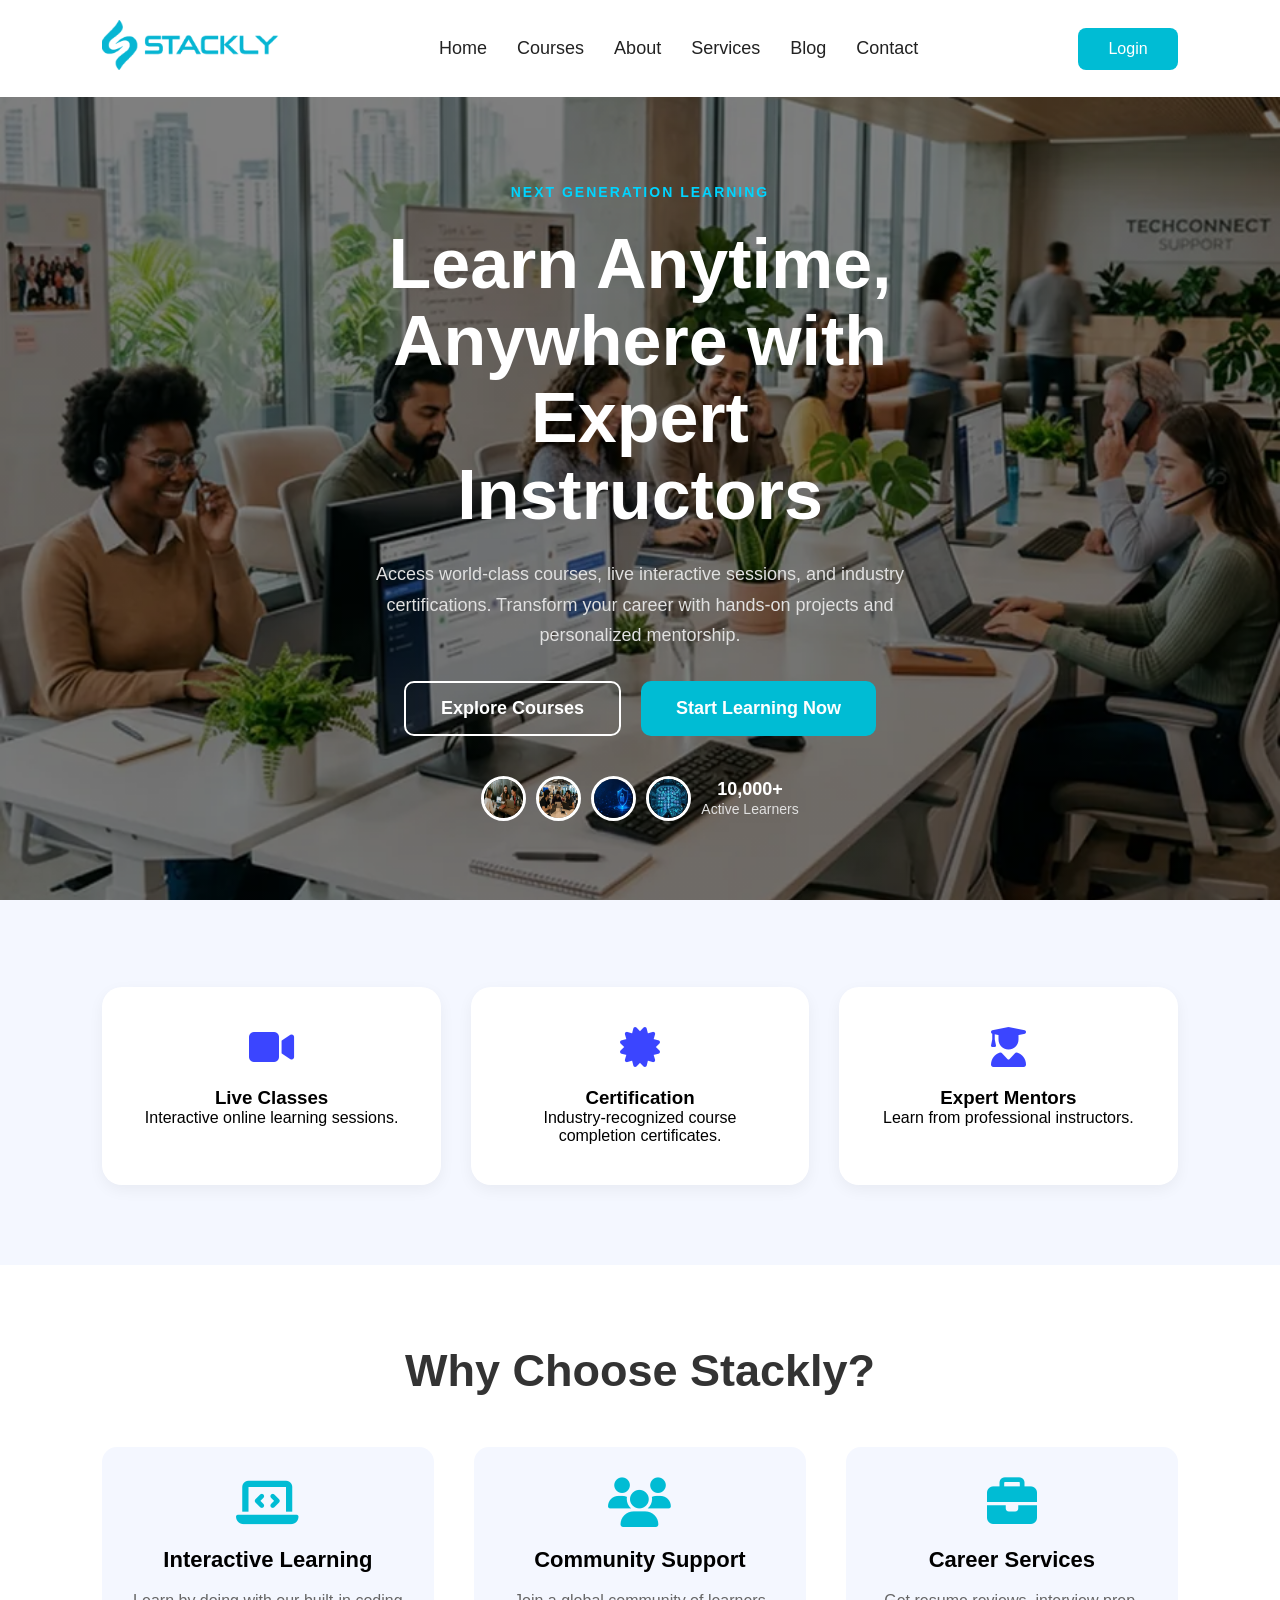
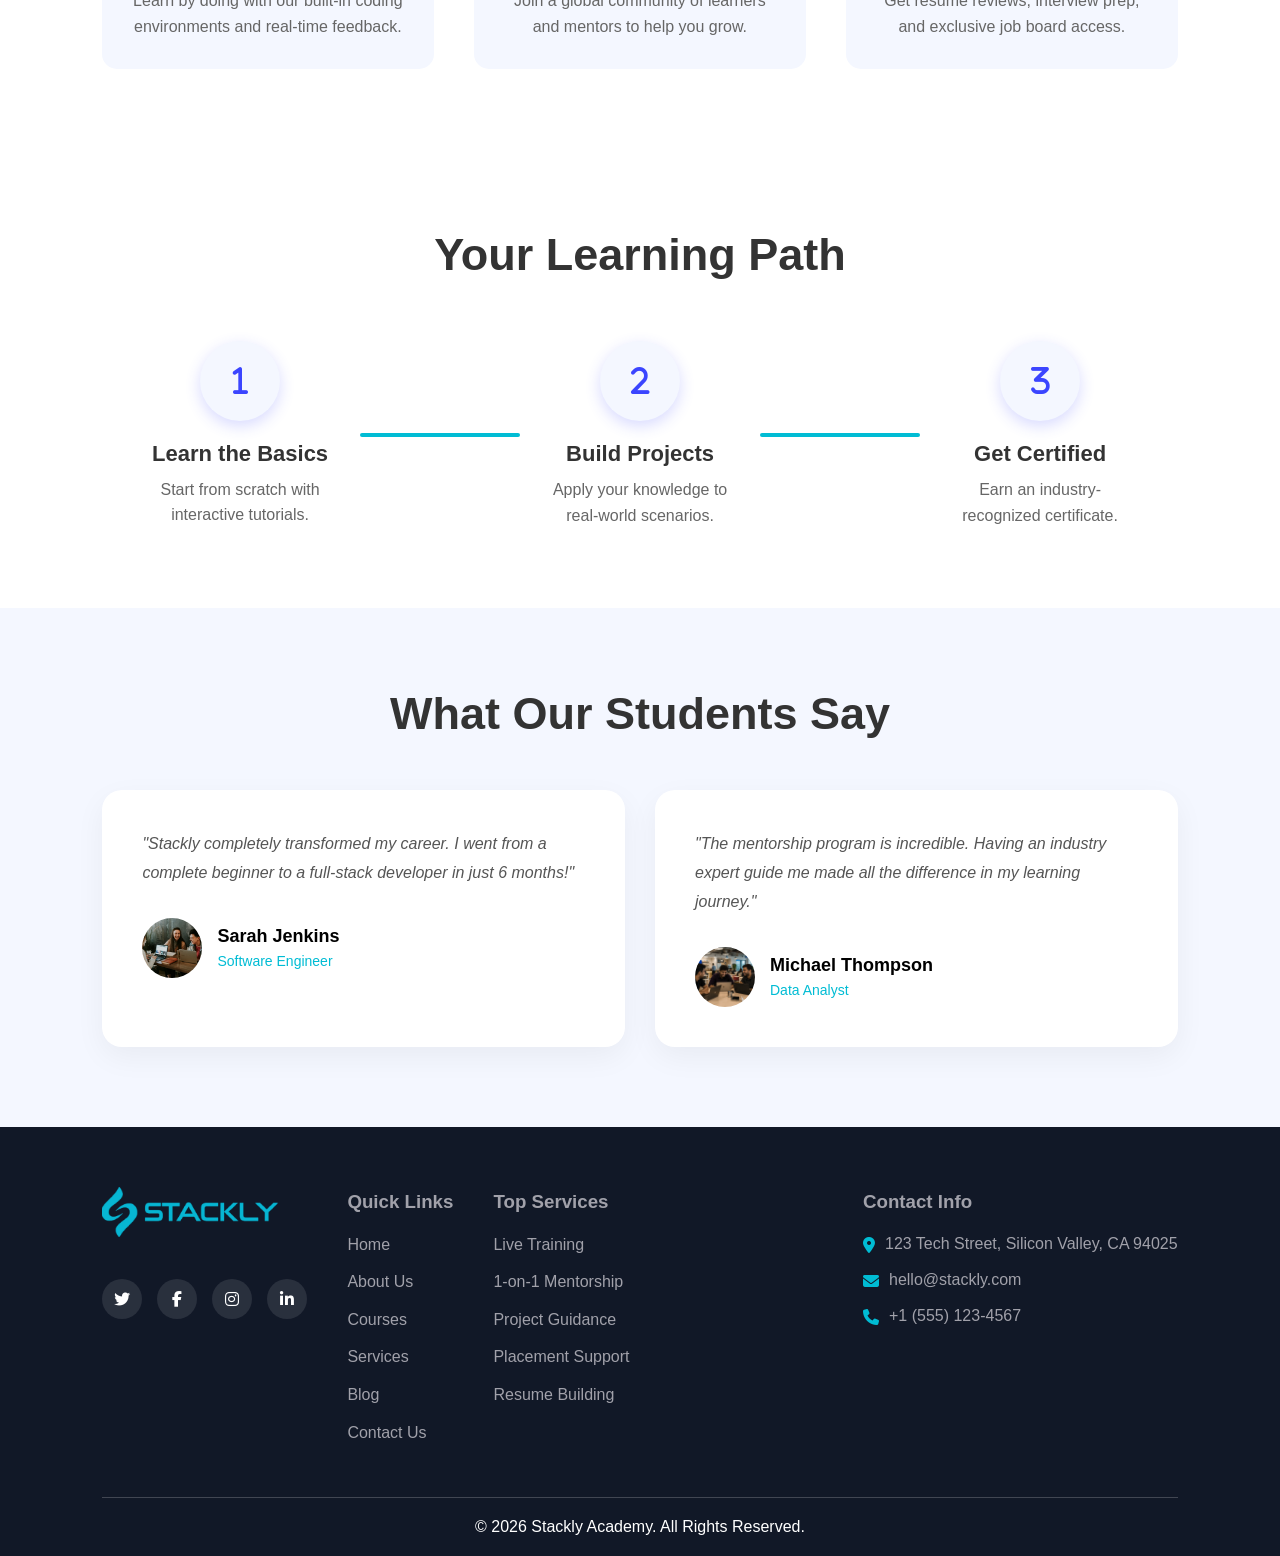
==== index.html @ 85b26051 "Add files via upload" ====
<!DOCTYPE html>
<html lang="en">
<head>
  <meta charset="UTF-8" />
  <meta name="viewport" content="width=device-width, initial-scale=1.0"/>
  <title>Stackly Academy</title>

  <link rel="stylesheet" href="navbar.css">
  <link rel="stylesheet" href="footer.css">
  <link rel="stylesheet" href="index.css">

  <link rel="stylesheet"
    href="https://cdnjs.cloudflare.com/ajax/libs/font-awesome/6.5.1/css/all.min.css"/>
  <link href="https://unpkg.com/aos@2.3.1/dist/aos.css" rel="stylesheet">
</head>
<body>

  <!-- Navbar -->
  <div id="navbar"></div>

  <!-- Hero -->
  <section class="hero">
    <div class="hero-content" data-aos="fade-up" data-aos-duration="1000">
      <span class="tag">NEXT GENERATION LEARNING</span>

      <h1 data-aos="fade-up" data-aos-delay="200">Learn Anytime, <br> Anywhere with Expert Instructors</h1>

      <p data-aos="fade-up" data-aos-delay="400">
        Access world-class courses, live interactive sessions, and industry certifications.
        Transform your career with hands-on projects and personalized mentorship.
      </p>

      <div class="hero-buttons" data-aos="fade-up" data-aos-delay="600">
        <button class="btn-outline">Explore Courses</button>
        <button class="btn-primary">Start Learning Now</button>
      </div>

      <div class="students" data-aos="zoom-in" data-aos-delay="800">
        <img src="assets/k1.webp" alt="Student 1">
        <img src="assets/k3.webp" alt="Student 2">
        <img src="assets/cybero1.webp" alt="Student 3">
        <img src="assets/digitalcustody.webp" alt="Student 4">

        <div>
          <h3>10,000+</h3>
          <span>Active Learners</span>
        </div>
      </div>
    </div>
  </section>

  <!-- Features -->
  <section class="features">
    <div class="feature-box" data-aos="fade-up" data-aos-delay="100">
      <i class="fa-solid fa-video"></i>
      <h3>Live Classes</h3>
      <p>Interactive online learning sessions.</p>
    </div>

    <div class="feature-box" data-aos="fade-up" data-aos-delay="300">
      <i class="fa-solid fa-certificate"></i>
      <h3>Certification</h3>
      <p>Industry-recognized course completion certificates.</p>
    </div>

    <div class="feature-box" data-aos="fade-up" data-aos-delay="500">
      <i class="fa-solid fa-user-graduate"></i>
      <h3>Expert Mentors</h3>
      <p>Learn from professional instructors.</p>
    </div>
  </section>

  <!-- Why Choose Us -->
  <section class="why-choose-us">
    <h2 data-aos="fade-up">Why Choose Stackly?</h2>
    <div class="choose-grid">
      <div class="choose-item" data-aos="flip-left" data-aos-delay="200">
        <i class="fa-solid fa-laptop-code"></i>
        <h4>Interactive Learning</h4>
        <p>Learn by doing with our built-in coding environments and real-time feedback.</p>
      </div>
      <div class="choose-item" data-aos="flip-left" data-aos-delay="400">
        <i class="fa-solid fa-users"></i>
        <h4>Community Support</h4>
        <p>Join a global community of learners and mentors to help you grow.</p>
      </div>
      <div class="choose-item" data-aos="flip-left" data-aos-delay="600">
        <i class="fa-solid fa-briefcase"></i>
        <h4>Career Services</h4>
        <p>Get resume reviews, interview prep, and exclusive job board access.</p>
      </div>
    </div>
  </section>

  <!-- Learning Path -->
  <section class="learning-path">
    <h2 data-aos="fade-up">Your Learning Path</h2>
    <div class="path-container">
      <div class="path-step" data-aos="fade-right" data-aos-delay="100">
        <div class="path-icon"><i class="fa-solid fa-1"></i></div>
        <h4>Learn the Basics</h4>
        <p>Start from scratch with interactive tutorials.</p>
      </div>
      <div class="path-line" data-aos="zoom-in" data-aos-delay="200"></div>
      <div class="path-step" data-aos="fade-right" data-aos-delay="300">
        <div class="path-icon"><i class="fa-solid fa-2"></i></div>
        <h4>Build Projects</h4>
        <p>Apply your knowledge to real-world scenarios.</p>
      </div>
      <div class="path-line" data-aos="zoom-in" data-aos-delay="400"></div>
      <div class="path-step" data-aos="fade-right" data-aos-delay="500">
        <div class="path-icon"><i class="fa-solid fa-3"></i></div>
        <h4>Get Certified</h4>
        <p>Earn an industry-recognized certificate.</p>
      </div>
    </div>
  </section>

  <!-- Testimonials -->
  <section class="testimonials">
    <h2 data-aos="fade-up">What Our Students Say</h2>
    <div class="testimonial-container">
      <div class="testimonial-card" data-aos="zoom-in-up" data-aos-delay="200">
        <p>"Stackly completely transformed my career. I went from a complete beginner to a full-stack developer in just 6 months!"</p>
        <div class="user-info">
          <img src="assets/k1.webp" alt="Sarah">
          <div>
            <h4>Sarah Jenkins</h4>
            <span>Software Engineer</span>
          </div>
        </div>
      </div>
      <div class="testimonial-card" data-aos="zoom-in-up" data-aos-delay="400">
        <p>"The mentorship program is incredible. Having an industry expert guide me made all the difference in my learning journey."</p>
        <div class="user-info">
          <img src="assets/k3.webp" alt="Michael">
          <div>
            <h4>Michael Thompson</h4>
            <span>Data Analyst</span>
          </div>
        </div>
      </div>
    </div>
  </section>
  <!-- Footer -->
  <div id="footer"></div>

  <script>
    fetch("navbar.html")
      .then(res => res.text())
      .then(data => {
        document.getElementById("navbar").innerHTML = data;
      });

    fetch("footer.html")
      .then(res => res.text())
      .then(data => {
        document.getElementById("footer").innerHTML = data;
      });
  </script>

  <script src="https://unpkg.com/aos@2.3.1/dist/aos.js"></script>
  <script>
    AOS.init({
      once: true,
      offset: 100,
    });
  </script>
</body>
</html>
---- navbar.css ----
*{
  margin:0;
  padding:0;
  box-sizing:border-box;
  font-family:Arial;
}

.navbar{
  width:100%;
  padding:20px 8%;
  display:flex;
  justify-content:space-between;
  align-items:center;
  background:white;
}

.logo{
  font-size:30px;
  font-weight:bold;
  color:#00BCD4;
}

.logo-img{
  height:50px;
  width:auto;
  object-fit:contain;
}

.nav-links{
  display:flex;
  gap:30px;
  list-style:none;
}

.nav-links a{
  text-decoration:none;
  color:#222;
  font-size:18px;
  transition:0.3s;
}

.nav-links a:hover{
  color:#00BCD4;
}

.login-btn{
  background:#00BCD4;
  color:white;
  padding:12px 30px;
  border-radius:8px;
  text-decoration:none;
}
---- footer.css ----
.footer{
  background:#111827;
  color:white;
  padding:60px 8% 20px;
}

.footer-content{
  display:flex;
  justify-content:space-between;
  align-items:flex-start;
  gap:40px;
  flex-wrap:wrap;
}

.footer-col {
  color: #a1a1aa;
  line-height: 1.6;
}

.footer-col:last-child{
  margin-left:auto;
}

.footer-col p {
  color: #a1a1aa;
  line-height: 1.6;
  margin-bottom: 20px;
}

.footer h2,
.footer h3{
  margin-bottom:15px;
}

.footer-logo{
  height:50px;
  width:auto;
  object-fit:contain;
  margin-bottom:15px;
}

.footer ul{
  list-style:none;
  padding: 0;
}

.footer ul li{
  margin-bottom:12px;
}

.footer ul li a {
  color: #a1a1aa;
  text-decoration: none;
  transition: all 0.3s ease;
  display: inline-block;
}

.footer ul li a:hover {
  color: #00BCD4;
  transform: translateX(5px);
}

.contact-info-list li {
  display: flex;
  align-items: flex-start;
  gap: 10px;
  color: #a1a1aa;
  line-height: 1.5;
}

.contact-info-list li i {
  color: #00BCD4;
  margin-top: 5px;
}

.footer-socials {
  display: flex;
  gap: 15px;
}

.footer-socials a {
  display: flex;
  align-items: center;
  justify-content: center;
  width: 40px;
  height: 40px;
  background: rgba(255,255,255,0.1);
  color: white;
  border-radius: 50%;
  text-decoration: none;
  transition: all 0.3s ease;
}

.footer-socials a:hover {
  background: #00BCD4;
  transform: translateY(-5px);
}

.copyright{
  text-align:center;
  margin-top:40px;
  border-top:1px solid rgba(255,255,255,0.2);
  padding-top:20px;
}
---- index.css ----
body{
  background:#f4f7ff;
}

.hero{
  min-height:90vh;
  background: linear-gradient(rgba(0,0,0,0.5), rgba(0,0,0,0.5)), url('assets/contact_hero.webp');
  background-size:cover;
  background-position:center;
  background-attachment:fixed;
  display:flex;
  justify-content:center;
  align-items:center;
  padding:50px 8%;
  position:relative;
}

.hero-content{
  flex:1;
  text-align:center;
  color:white;
  z-index:2;
  max-width:600px;
}

.tag{
  color:#00d4ff;
  font-weight:bold;
  letter-spacing:2px;
  font-size:14px;
}

.hero-content h1{
  font-size:70px;
  margin:25px 0;
  line-height:1.1;
  color:white;
}

.hero-content p{
  font-size:18px;
  color:#e0e0e0;
  line-height:1.7;
}

.hero-buttons{
  margin-top:30px;
  display:flex;
  gap:20px;
  justify-content:center;
}

.btn-primary,
.btn-outline{
  padding:15px 35px;
  border-radius:10px;
  border:none;
  cursor:pointer;
  font-size:18px;
  font-weight:bold;
  transition:all 0.3s ease;
}

.btn-primary{
  background:#00BCD4;
  color:white;
}

.btn-primary:hover{
  background:#0097A7;
  transform:translateY(-5px);
  box-shadow: 0 10px 20px rgba(0, 188, 212, 0.4);
}

.btn-outline{
  border:2px solid white;
  background:transparent;
  color:white;
}

.btn-outline:hover{
  background:white;
  color:#00BCD4;
}

.students{
  display:flex;
  align-items:center;
  gap:10px;
  margin-top:40px;
  justify-content:center;
}

.students img{
  width:45px;
  height:45px;
  border-radius:50%;
  border:3px solid white;
}

.students div{
  color:white;
}

.students h3{
  margin:0;
  font-size:18px;
}

.students span{
  font-size:14px;
  color:#e0e0e0;
}

.hero-image{
  display:none;
}

.mentor{
  top:20%;
  left:-40px;
}

.classes{
  bottom:10%;
  left:-20px;
}

.features{
  padding:80px 8%;
  display:grid;
  grid-template-columns:repeat(auto-fit,minmax(250px,1fr));
  gap:30px;
}

.feature-box{
  background:white;
  padding:40px;
  border-radius:20px;
  text-align:center;
  transition: all 0.3s ease;
  box-shadow: 0 5px 15px rgba(0,0,0,0.05);
}

.feature-box:hover {
  transform: translateY(-10px);
  box-shadow: 0 15px 30px rgba(0,0,0,0.1);
}

.feature-box i{
  font-size:40px;
  color:#3b45ff;
  margin-bottom:20px;
}

/* Why Choose Us Section */
.why-choose-us {
  padding: 80px 8%;
  background: white;
  text-align: center;
}

.why-choose-us h2 {
  font-size: 45px;
  margin-bottom: 50px;
  color: #333;
}

.choose-grid {
  display: grid;
  grid-template-columns: repeat(auto-fit, minmax(280px, 1fr));
  gap: 40px;
}

.choose-item {
  padding: 30px;
  background: #f4f7ff;
  border-radius: 15px;
  transition: transform 0.3s;
}

.choose-item:hover {
  transform: translateY(-10px);
  box-shadow: 0 15px 30px rgba(0,0,0,0.1);
}

.choose-item i {
  font-size: 50px;
  color: #00BCD4;
  margin-bottom: 20px;
}

.choose-item h4 {
  font-size: 22px;
  margin-bottom: 15px;
}

.choose-item p {
  color: #666;
  line-height: 1.6;
}

/* Testimonials Section */
.testimonials {
  padding: 80px 8%;
  background: #f4f7ff;
  text-align: center;
}

.testimonials h2 {
  font-size: 45px;
  margin-bottom: 50px;
  color: #333;
}

.testimonial-container {
  display: grid;
  grid-template-columns: repeat(auto-fit, minmax(300px, 1fr));
  gap: 30px;
  justify-content: center;
}

.testimonial-card {
  background: white;
  padding: 40px;
  border-radius: 20px;
  text-align: left;
  box-shadow: 0 10px 30px rgba(0,0,0,0.05);
}

.testimonial-card p {
  font-style: italic;
  color: #555;
  line-height: 1.8;
  margin-bottom: 30px;
}

.user-info {
  display: flex;
  align-items: center;
  gap: 15px;
}

.user-info img {
  width: 60px;
  height: 60px;
  border-radius: 50%;
  object-fit: cover;
}

.user-info h4 {
  margin: 0 0 5px 0;
  font-size: 18px;
}

.user-info span {
  color: #00BCD4;
  font-size: 14px;
}

/* Learning Path Section */
.learning-path {
  padding: 80px 8%;
  background: white;
  text-align: center;
}

.learning-path h2 {
  font-size: 45px;
  margin-bottom: 60px;
  color: #333;
}

.path-container {
  display: flex;
  align-items: center;
  justify-content: space-between;
  max-width: 1000px;
  margin: 0 auto;
  flex-wrap: wrap;
  gap: 20px;
}

.path-step {
  flex: 1;
  min-width: 200px;
  text-align: center;
}

.path-icon {
  width: 80px;
  height: 80px;
  background: #f4f7ff;
  border-radius: 50%;
  display: flex;
  justify-content: center;
  align-items: center;
  margin: 0 auto 20px;
  font-size: 30px;
  color: #3b45ff;
  transition: all 0.3s ease;
  box-shadow: 0 5px 15px rgba(59, 69, 255, 0.2);
}

.path-step:hover .path-icon {
  transform: scale(1.1) rotate(10deg);
  background: #3b45ff;
  color: white;
}

.path-step h4 {
  font-size: 22px;
  margin-bottom: 10px;
  color: #333;
}

.path-step p {
  color: #666;
  font-size: 16px;
  line-height: 1.6;
}

.path-line {
  height: 4px;
  flex: 1;
  background: #00BCD4;
  min-width: 50px;
  border-radius: 2px;
}

@media (max-width: 768px) {
  .path-container {
    flex-direction: column;
  }
  .path-line {
    width: 4px;
    height: 50px;
    min-height: 50px;
  }
}
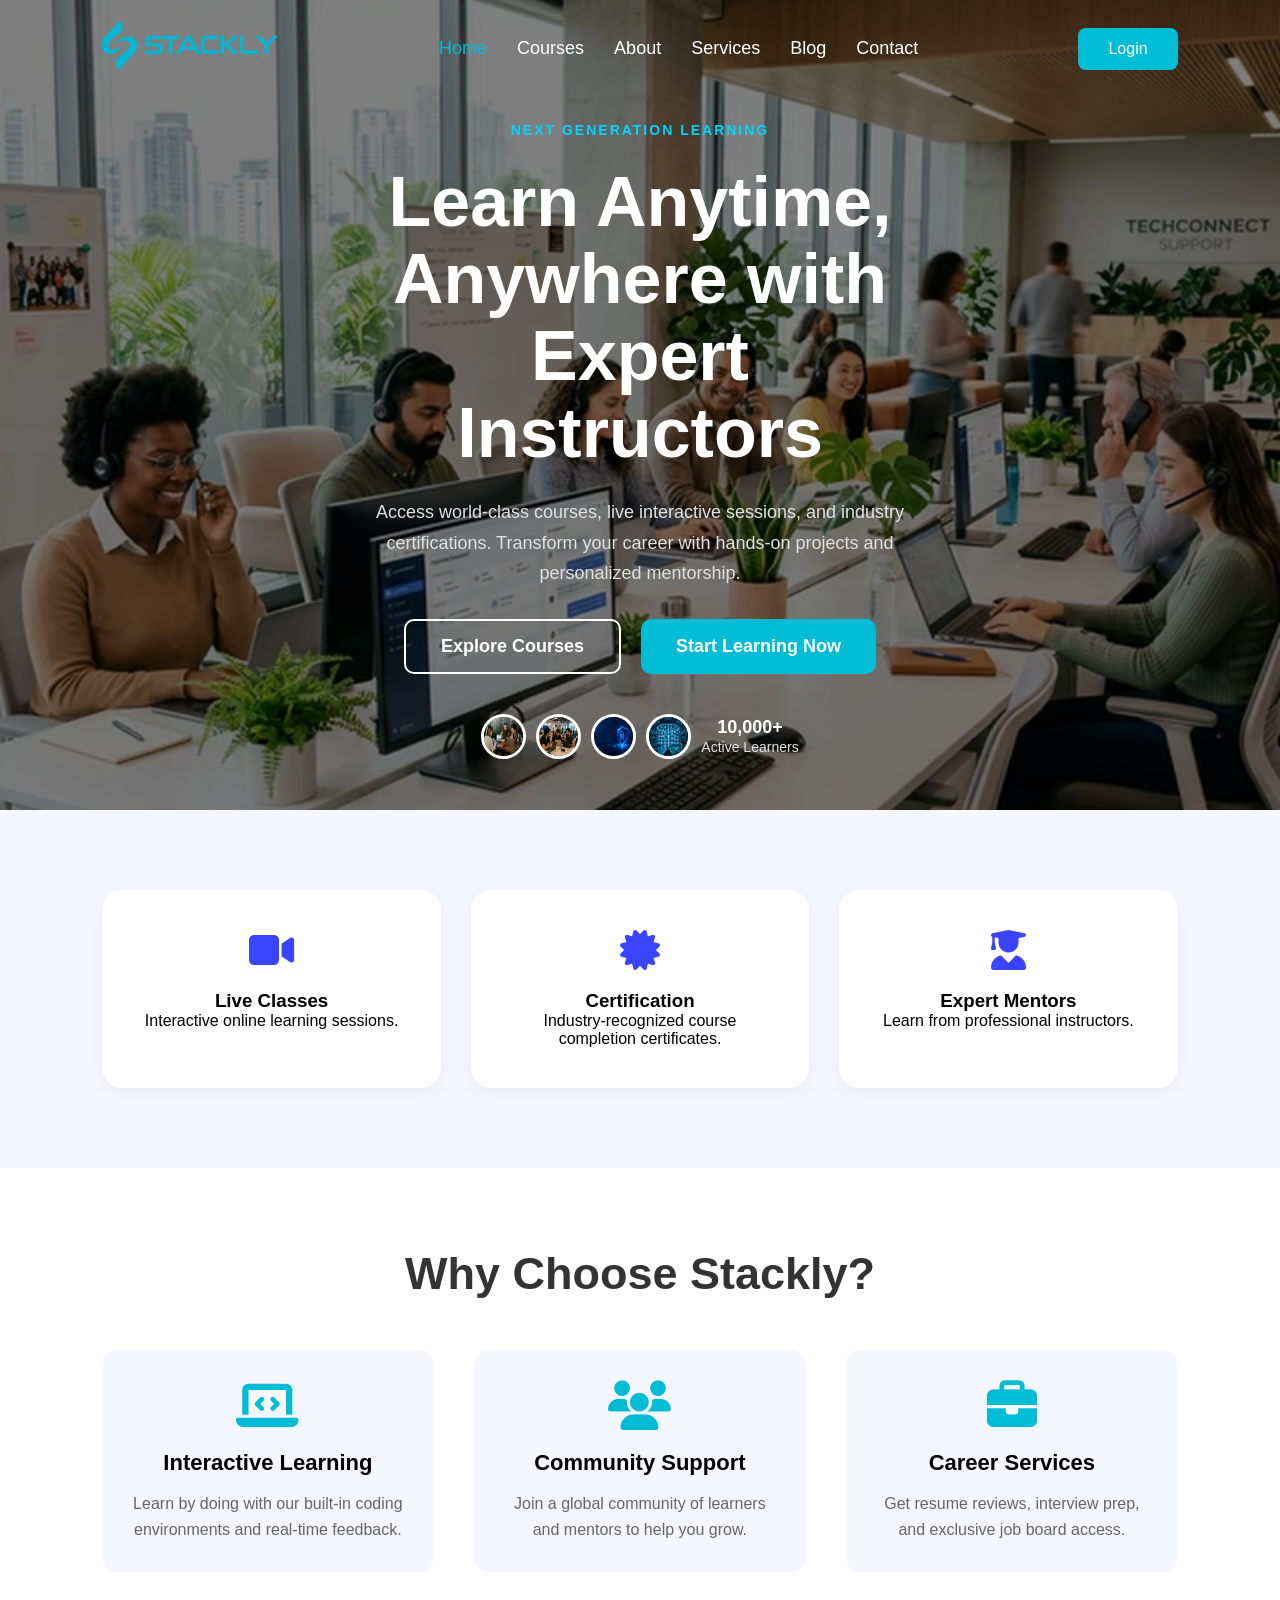
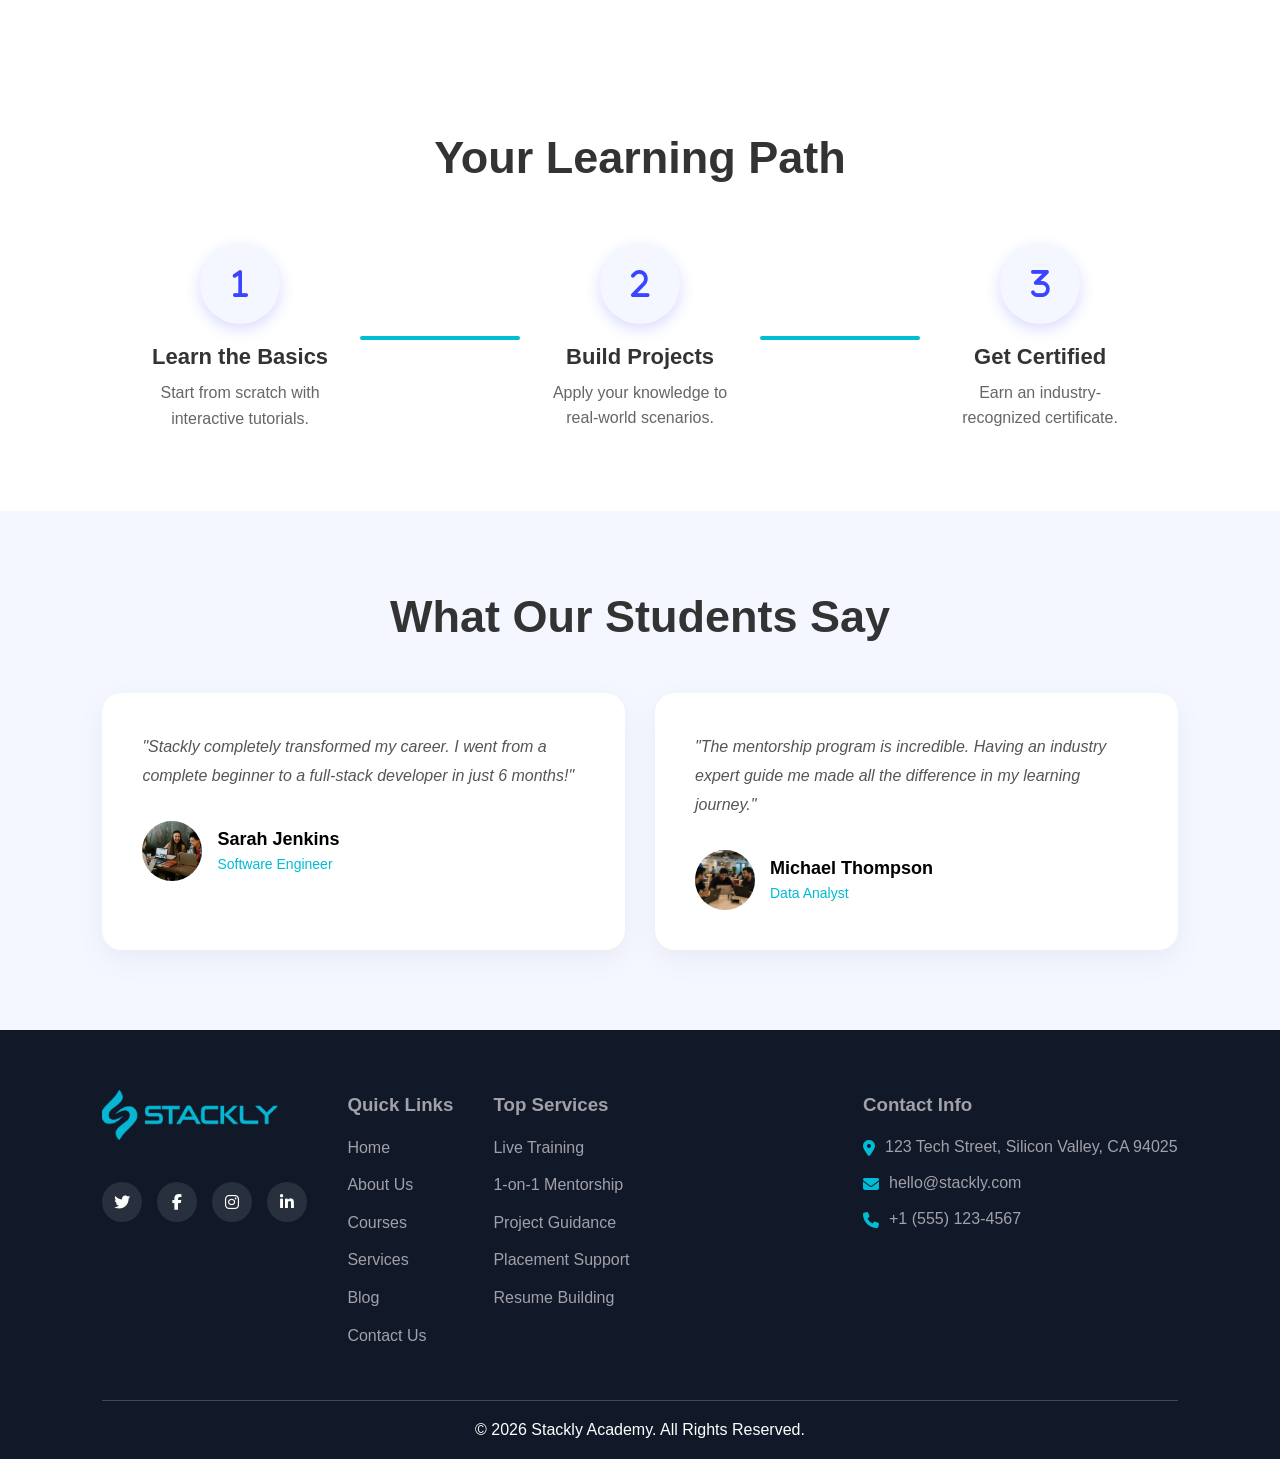
==== commit 489776fc: "Add files via upload" ====
--- a/index.html
+++ b/index.html
@@ -150,6 +150,25 @@
       .then(res => res.text())
       .then(data => {
         document.getElementById("navbar").innerHTML = data;
+        const currentPath = window.location.pathname.split("/").pop() || "index.html";
+        document.querySelectorAll(".nav-links a").forEach(link => {
+          if (link.getAttribute("href") === currentPath) {
+            link.classList.add("active");
+          }
+        });
+        const menuIcon = document.querySelector(".menu-icon");
+        const navLinks = document.querySelector(".nav-links");
+        if (menuIcon && navLinks) {
+          menuIcon.addEventListener("click", () => {
+            navLinks.classList.toggle("active-menu");
+          });
+        }
+        const closeIcon = document.querySelector(".close-icon");
+        if (closeIcon && navLinks) {
+          closeIcon.addEventListener("click", () => {
+            navLinks.classList.remove("active-menu");
+          });
+        }
       });
 
     fetch("footer.html")
--- a/navbar.css
+++ b/navbar.css
@@ -11,7 +11,11 @@
   display:flex;
   justify-content:space-between;
   align-items:center;
-  background:white;
+  background:transparent;
+  position:absolute;
+  top:0;
+  left:0;
+  z-index:100;
 }
 
 .logo{
@@ -34,12 +38,13 @@
 
 .nav-links a{
   text-decoration:none;
-  color:#222;
+  color:white;
   font-size:18px;
   transition:0.3s;
 }
 
-.nav-links a:hover{
+.nav-links a:hover,
+.nav-links a.active{
   color:#00BCD4;
 }
 
@@ -49,4 +54,83 @@
   padding:12px 30px;
   border-radius:8px;
   text-decoration:none;
+}
+
+.menu-icon {
+  display: none;
+  font-size: 28px;
+  color: white;
+  cursor: pointer;
+}
+
+.mobile-only {
+  display: none;
+}
+
+.mobile-login-btn {
+  background: #00BCD4;
+  color: white;
+  padding: 12px 30px;
+  border-radius: 8px;
+  text-decoration: none;
+  transition: all 0.3s ease;
+  display: inline-block;
+}
+
+.mobile-login-btn:hover {
+  background: #0097A7;
+  transform: translateY(-3px);
+  box-shadow: 0 5px 15px rgba(0, 188, 212, 0.4);
+}
+
+@media (max-width: 768px) {
+  .menu-icon {
+    display: block;
+  }
+  
+  .mobile-only {
+    display: block;
+    margin-top: 10px;
+  }
+  
+  .nav-links {
+    position: fixed;
+    top: 0;
+    left: 0;
+    width: 100%;
+    height: 100vh;
+    background: #000;
+    flex-direction: column;
+    align-items: center;
+    justify-content: center;
+    padding: 0;
+    gap: 30px;
+    clip-path: none;
+    transform: translateX(100%);
+    transition: transform 0.4s ease-in-out;
+    z-index: 1000;
+  }
+
+  .close-icon {
+    position: absolute;
+    top: 25px;
+    right: 8%;
+    font-size: 35px;
+    color: white;
+    cursor: pointer;
+    transition: transform 0.3s ease;
+  }
+  
+  .close-icon:hover {
+    transform: rotate(90deg);
+  }
+
+  .nav-links.active-menu {
+    transform: translateX(0);
+    clip-path: none;
+  }
+
+  .login-btn {
+    display: none;
+  }
 }
--- a/footer.css
+++ b/footer.css
@@ -101,4 +101,21 @@
   margin-top:40px;
   border-top:1px solid rgba(255,255,255,0.2);
   padding-top:20px;
+}
+
+@media (max-width: 768px) {
+  .footer-content {
+    flex-direction: column;
+    align-items: center;
+    text-align: center;
+  }
+  .footer-col:last-child {
+    margin-left: 0;
+  }
+  .contact-info-list li {
+    justify-content: center;
+  }
+  .footer-socials {
+    justify-content: center;
+  }
 }
--- a/index.css
+++ b/index.css
@@ -11,7 +11,7 @@
   display:flex;
   justify-content:center;
   align-items:center;
-  padding:50px 8%;
+  padding:120px 8% 50px;
   position:relative;
 }
 
@@ -337,4 +337,23 @@
     height: 50px;
     min-height: 50px;
   }
+  
+  .hero {
+    padding: 100px 5% 40px;
+  }
+  .hero-content h1 {
+    font-size: 40px;
+  }
+  .hero-content p {
+    font-size: 16px;
+  }
+  .hero-buttons {
+    flex-direction: column;
+  }
+  .why-choose-us h2, .learning-path h2, .testimonials h2 {
+    font-size: 32px;
+  }
+  .students {
+    flex-wrap: wrap;
+  }
 }
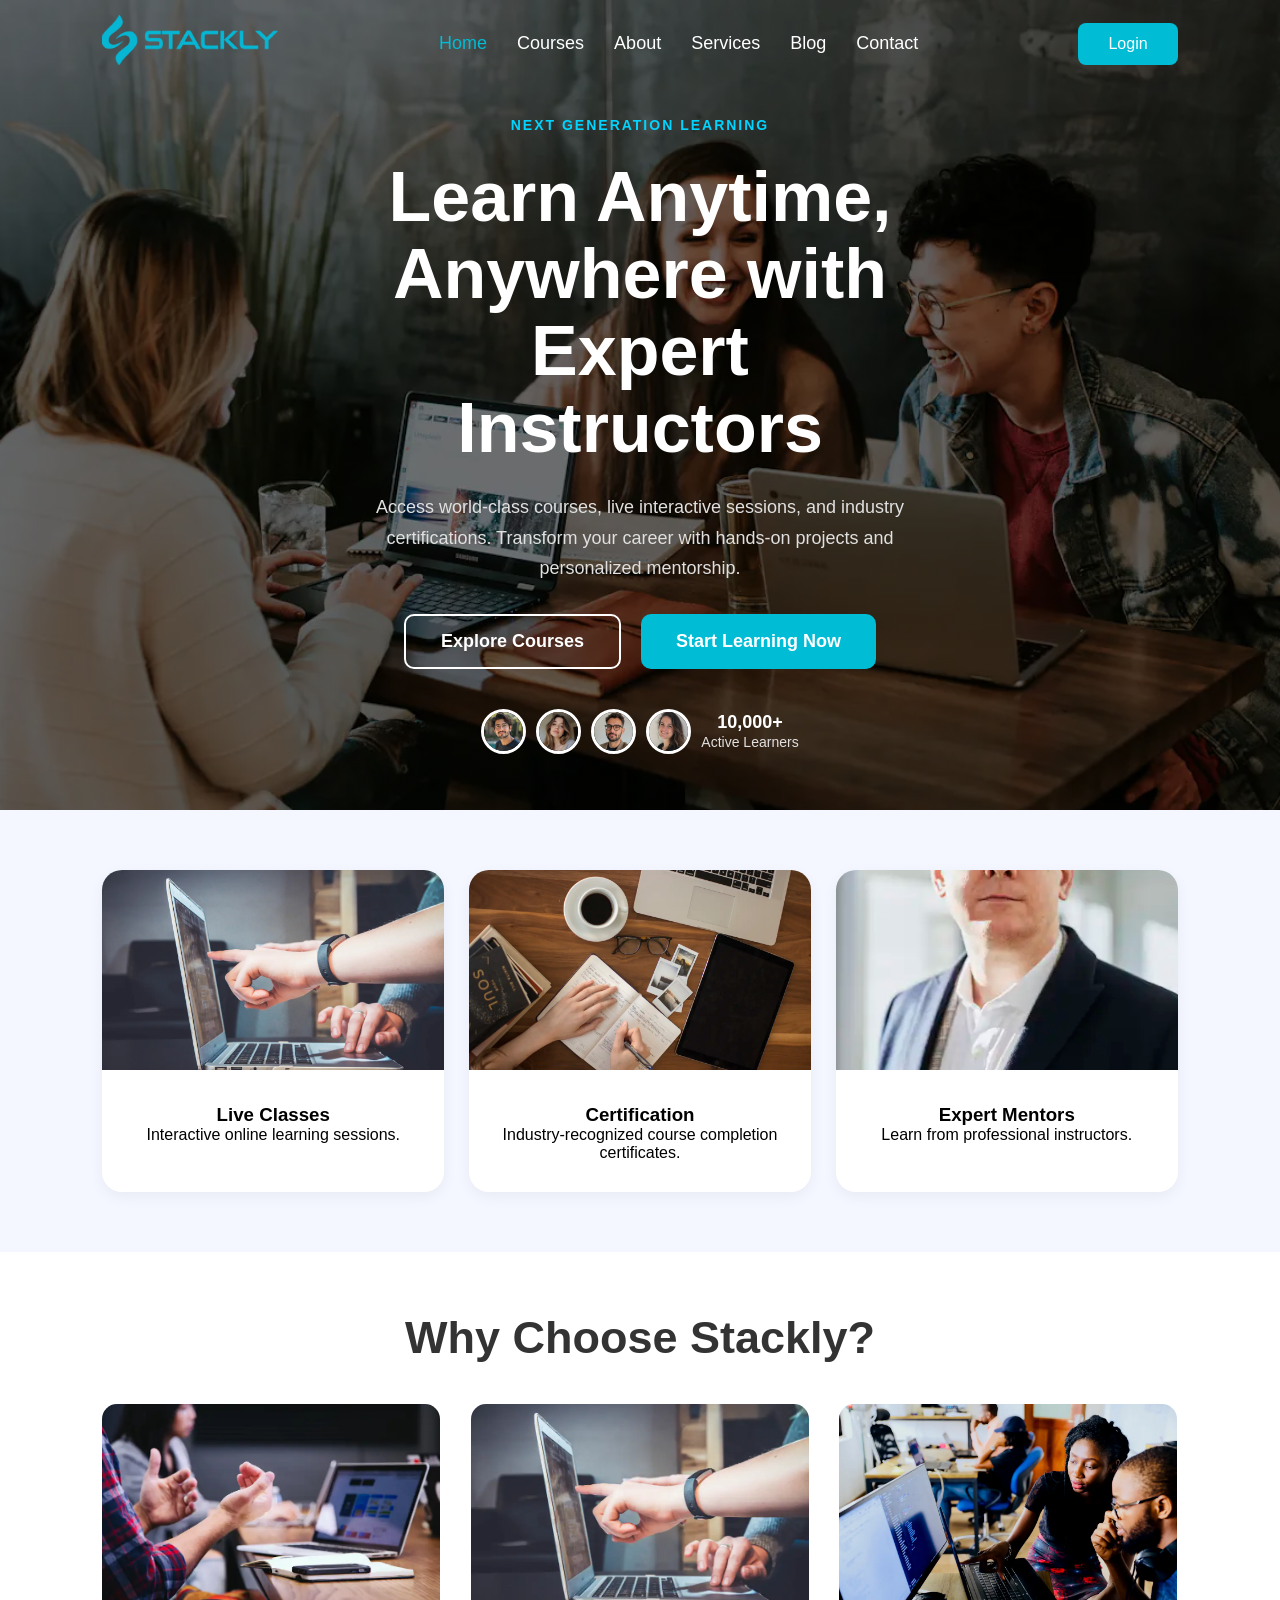
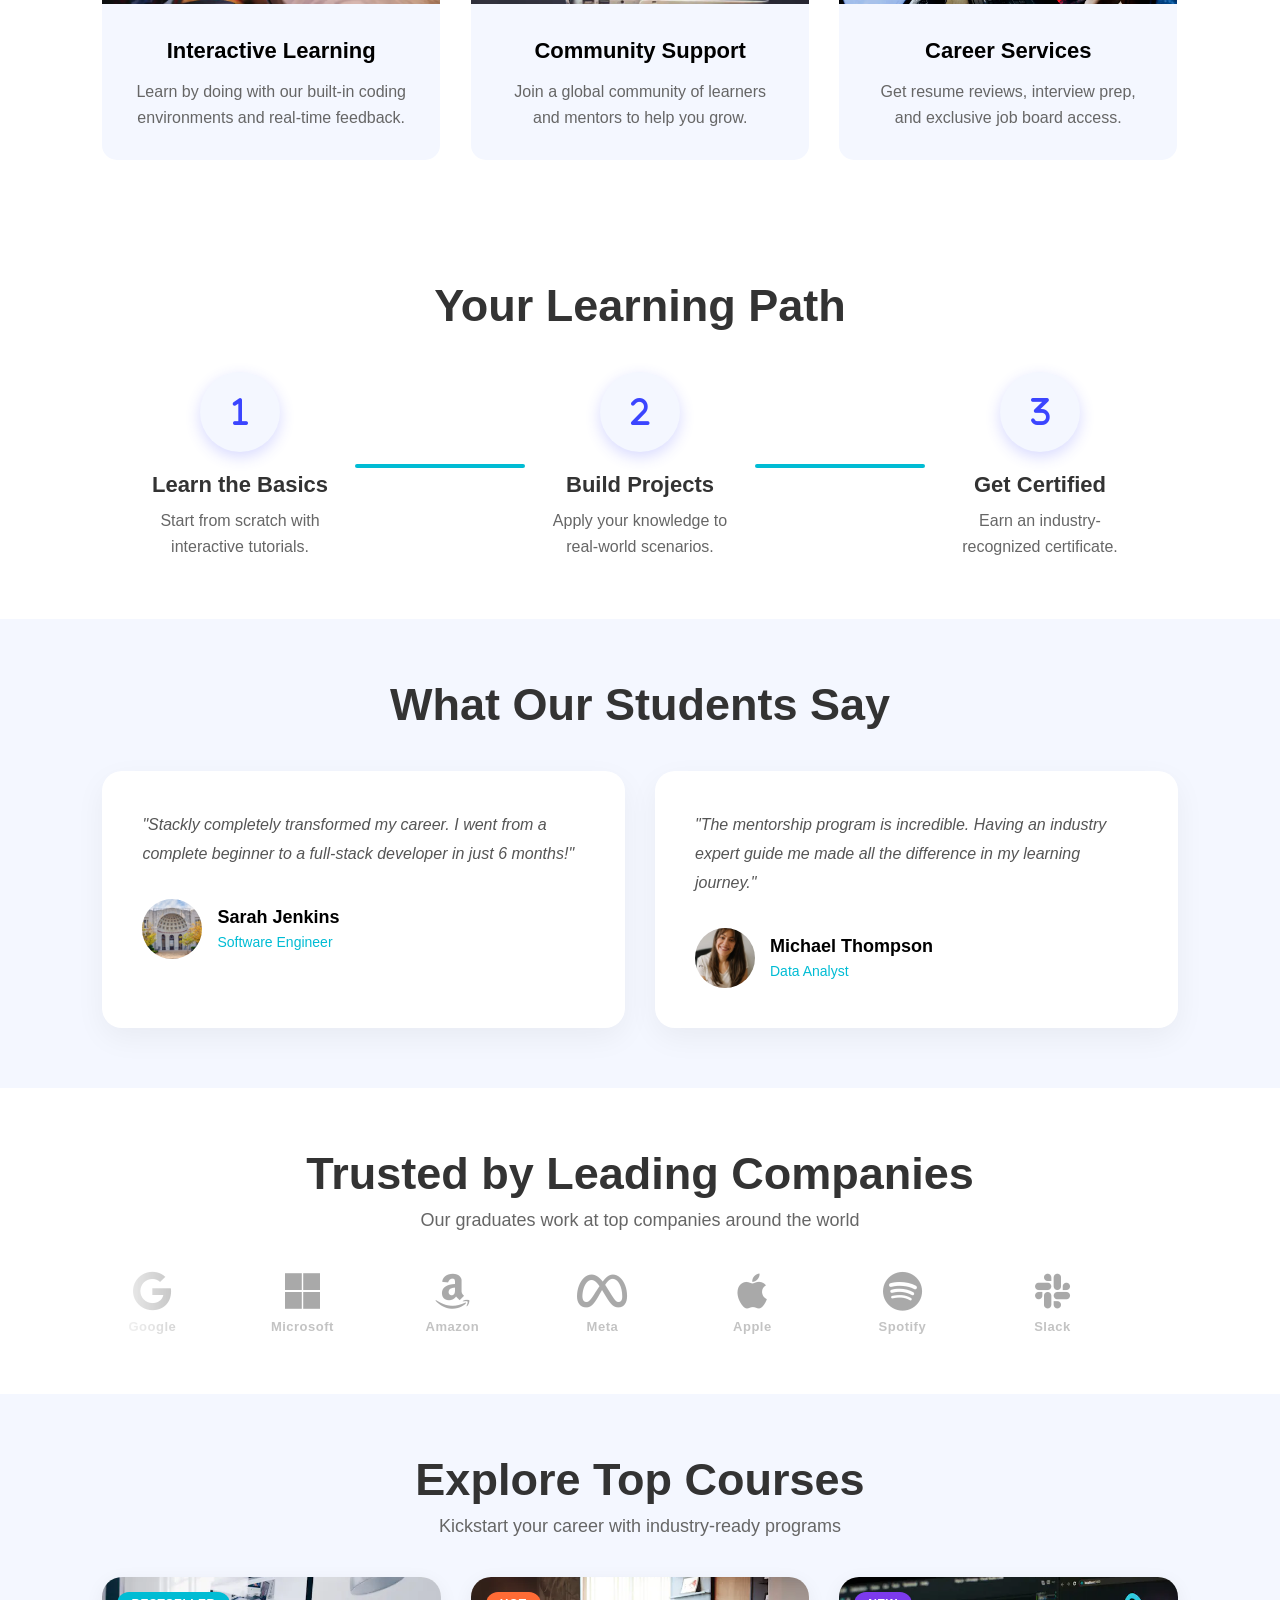
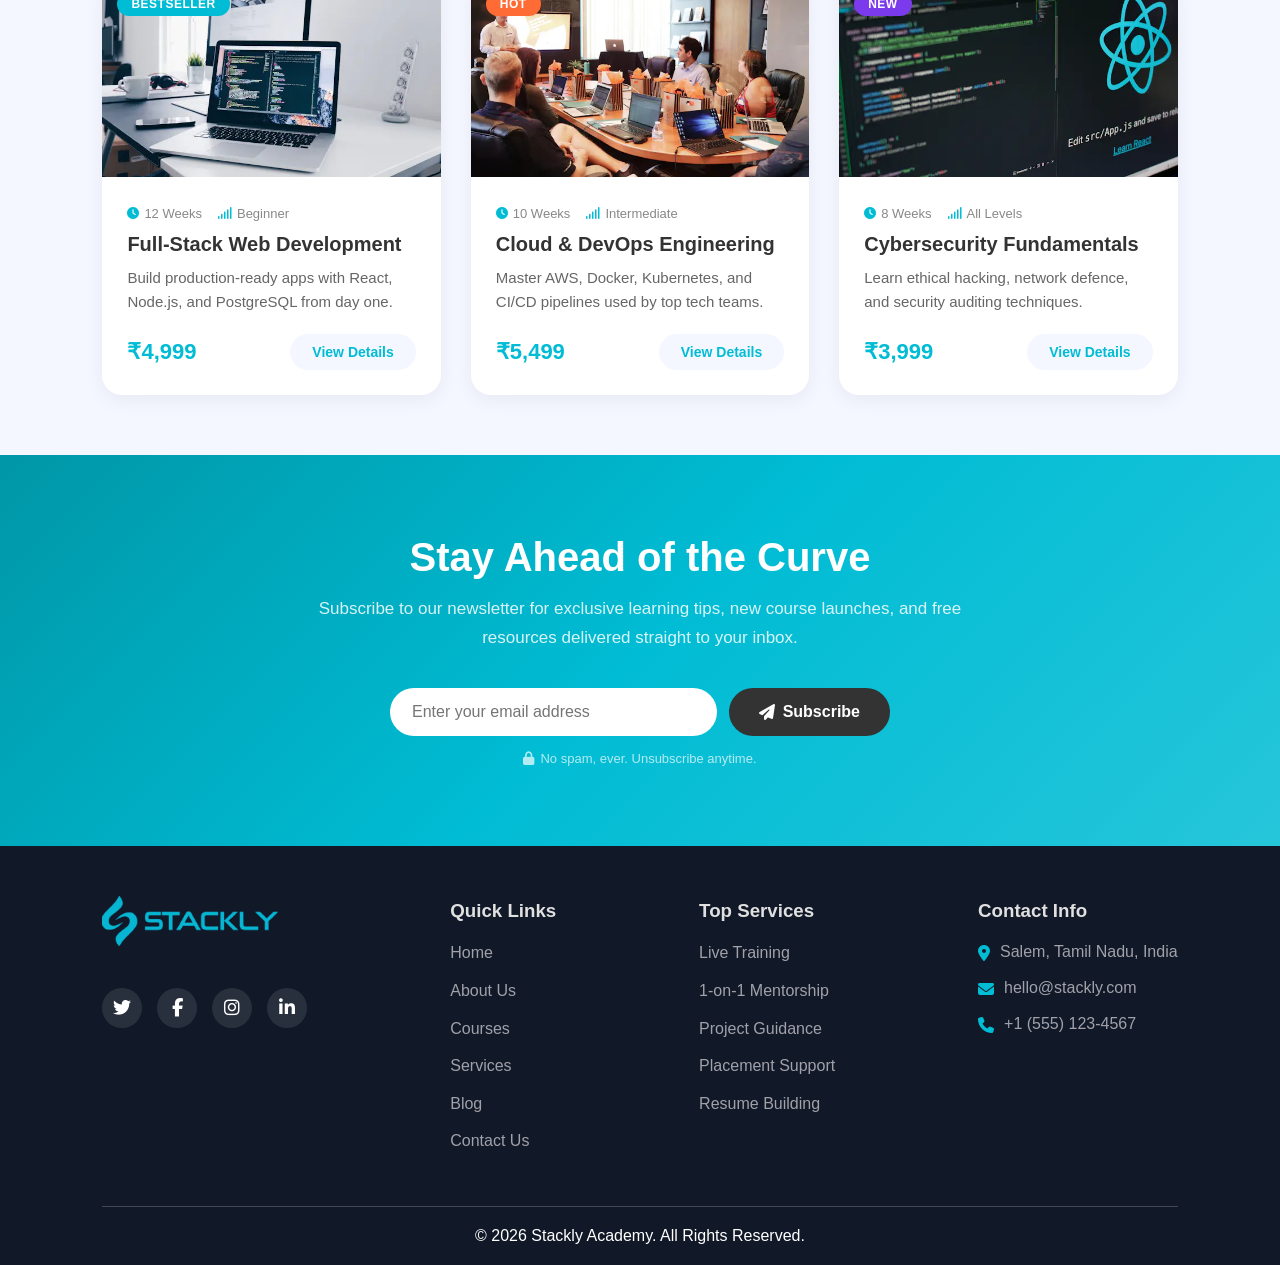
==== commit b9e086b5: "Add files via upload" ====
--- a/index.html
+++ b/index.html
@@ -31,15 +31,15 @@
       </p>
 
       <div class="hero-buttons" data-aos="fade-up" data-aos-delay="600">
-        <button class="btn-outline">Explore Courses</button>
-        <button class="btn-primary">Start Learning Now</button>
+        <button class="btn-outline" onclick="window.location.href='404.html'">Explore Courses</button>
+        <button class="btn-primary" onclick="window.location.href='404.html'">Start Learning Now</button>
       </div>
 
       <div class="students" data-aos="zoom-in" data-aos-delay="800">
-        <img src="assets/k1.webp" alt="Student 1">
-        <img src="assets/k3.webp" alt="Student 2">
-        <img src="assets/cybero1.webp" alt="Student 3">
-        <img src="assets/digitalcustody.webp" alt="Student 4">
+        <img src="assets/a1.webp" alt="Student 1">
+        <img src="assets/a2.webp" alt="Student 2">
+        <img src="assets/a3.webp" alt="Student 3">
+        <img src="assets/a4.webp" alt="Student 4">
 
         <div>
           <h3>10,000+</h3>
@@ -52,21 +52,27 @@
   <!-- Features -->
   <section class="features">
     <div class="feature-box" data-aos="fade-up" data-aos-delay="100">
-      <i class="fa-solid fa-video"></i>
-      <h3>Live Classes</h3>
-      <p>Interactive online learning sessions.</p>
+      <img src="assets/hero-2.webp" alt="Live Classes" class="card-img">
+      <div class="card-content">
+        <h3>Live Classes</h3>
+        <p>Interactive online learning sessions.</p>
+      </div>
     </div>
 
     <div class="feature-box" data-aos="fade-up" data-aos-delay="300">
-      <i class="fa-solid fa-certificate"></i>
-      <h3>Certification</h3>
-      <p>Industry-recognized course completion certificates.</p>
+      <img src="assets/hero-3.webp" alt="Certification" class="card-img">
+      <div class="card-content">
+        <h3>Certification</h3>
+        <p>Industry-recognized course completion certificates.</p>
+      </div>
     </div>
 
     <div class="feature-box" data-aos="fade-up" data-aos-delay="500">
-      <i class="fa-solid fa-user-graduate"></i>
-      <h3>Expert Mentors</h3>
-      <p>Learn from professional instructors.</p>
+      <img src="assets/instructor-1.webp" alt="Expert Mentors" class="card-img">
+      <div class="card-content">
+        <h3>Expert Mentors</h3>
+        <p>Learn from professional instructors.</p>
+      </div>
     </div>
   </section>
 
@@ -75,19 +81,25 @@
     <h2 data-aos="fade-up">Why Choose Stackly?</h2>
     <div class="choose-grid">
       <div class="choose-item" data-aos="flip-left" data-aos-delay="200">
-        <i class="fa-solid fa-laptop-code"></i>
-        <h4>Interactive Learning</h4>
-        <p>Learn by doing with our built-in coding environments and real-time feedback.</p>
+        <img src="assets/working-laptop.webp" alt="Interactive Learning" class="card-img">
+        <div class="card-content">
+          <h4>Interactive Learning</h4>
+          <p>Learn by doing with our built-in coding environments and real-time feedback.</p>
+        </div>
       </div>
       <div class="choose-item" data-aos="flip-left" data-aos-delay="400">
-        <i class="fa-solid fa-users"></i>
-        <h4>Community Support</h4>
-        <p>Join a global community of learners and mentors to help you grow.</p>
+        <img src="assets/about-learning.webp" alt="Community Support" class="card-img">
+        <div class="card-content">
+          <h4>Community Support</h4>
+          <p>Join a global community of learners and mentors to help you grow.</p>
+        </div>
       </div>
       <div class="choose-item" data-aos="flip-left" data-aos-delay="600">
-        <i class="fa-solid fa-briefcase"></i>
-        <h4>Career Services</h4>
-        <p>Get resume reviews, interview prep, and exclusive job board access.</p>
+        <img src="assets/hero-5.webp" alt="Career Services" class="card-img">
+        <div class="card-content">
+          <h4>Career Services</h4>
+          <p>Get resume reviews, interview prep, and exclusive job board access.</p>
+        </div>
       </div>
     </div>
   </section>
@@ -123,7 +135,7 @@
       <div class="testimonial-card" data-aos="zoom-in-up" data-aos-delay="200">
         <p>"Stackly completely transformed my career. I went from a complete beginner to a full-stack developer in just 6 months!"</p>
         <div class="user-info">
-          <img src="assets/k1.webp" alt="Sarah">
+          <img src="assets/edu_img_1.webp" alt="Sarah">
           <div>
             <h4>Sarah Jenkins</h4>
             <span>Software Engineer</span>
@@ -133,7 +145,7 @@
       <div class="testimonial-card" data-aos="zoom-in-up" data-aos-delay="400">
         <p>"The mentorship program is incredible. Having an industry expert guide me made all the difference in my learning journey."</p>
         <div class="user-info">
-          <img src="assets/k3.webp" alt="Michael">
+          <img src="assets/edu_img_2.webp" alt="Michael">
           <div>
             <h4>Michael Thompson</h4>
             <span>Data Analyst</span>
@@ -142,6 +154,105 @@
       </div>
     </div>
   </section>
+
+  <!-- Trusted Partners -->
+  <section class="partners">
+    <h2 data-aos="fade-up">Trusted by Leading Companies</h2>
+    <p class="partners-sub" data-aos="fade-up" data-aos-delay="100">Our graduates work at top companies around the world</p>
+    <div class="partners-track" data-aos="fade-up" data-aos-delay="200">
+      <div class="partners-slide">
+        <div class="partner-logo"><i class="fa-brands fa-google"></i><span>Google</span></div>
+        <div class="partner-logo"><i class="fa-brands fa-microsoft"></i><span>Microsoft</span></div>
+        <div class="partner-logo"><i class="fa-brands fa-amazon"></i><span>Amazon</span></div>
+        <div class="partner-logo"><i class="fa-brands fa-meta"></i><span>Meta</span></div>
+        <div class="partner-logo"><i class="fa-brands fa-apple"></i><span>Apple</span></div>
+        <div class="partner-logo"><i class="fa-brands fa-spotify"></i><span>Spotify</span></div>
+        <div class="partner-logo"><i class="fa-brands fa-slack"></i><span>Slack</span></div>
+        <div class="partner-logo"><i class="fa-brands fa-stripe"></i><span>Stripe</span></div>
+        <!-- duplicate for seamless scroll -->
+        <div class="partner-logo"><i class="fa-brands fa-google"></i><span>Google</span></div>
+        <div class="partner-logo"><i class="fa-brands fa-microsoft"></i><span>Microsoft</span></div>
+        <div class="partner-logo"><i class="fa-brands fa-amazon"></i><span>Amazon</span></div>
+        <div class="partner-logo"><i class="fa-brands fa-meta"></i><span>Meta</span></div>
+        <div class="partner-logo"><i class="fa-brands fa-apple"></i><span>Apple</span></div>
+        <div class="partner-logo"><i class="fa-brands fa-spotify"></i><span>Spotify</span></div>
+        <div class="partner-logo"><i class="fa-brands fa-slack"></i><span>Slack</span></div>
+        <div class="partner-logo"><i class="fa-brands fa-stripe"></i><span>Stripe</span></div>
+      </div>
+    </div>
+  </section>
+
+  <!-- Popular Courses Preview -->
+  <section class="courses-preview">
+    <h2 data-aos="fade-up">Explore Top Courses</h2>
+    <p class="courses-preview-sub" data-aos="fade-up" data-aos-delay="100">Kickstart your career with industry-ready programs</p>
+    <div class="courses-preview-grid">
+
+      <div class="preview-card" data-aos="fade-up" data-aos-delay="100">
+        <div class="preview-img-wrap">
+          <img src="assets/course-1.webp" alt="Full-Stack Web Development">
+          <span class="preview-badge">Bestseller</span>
+        </div>
+        <div class="preview-body">
+          <div class="preview-meta"><span><i class="fa-solid fa-clock"></i> 12 Weeks</span><span><i class="fa-solid fa-signal"></i> Beginner</span></div>
+          <h3>Full-Stack Web Development</h3>
+          <p>Build production-ready apps with React, Node.js, and PostgreSQL from day one.</p>
+          <div class="preview-footer">
+            <span class="preview-price">₹4,999</span>
+            <a href="courses.html" class="preview-btn">View Details</a>
+          </div>
+        </div>
+      </div>
+
+      <div class="preview-card" data-aos="fade-up" data-aos-delay="200">
+        <div class="preview-img-wrap">
+          <img src="assets/course-3.webp" alt="Cloud & DevOps Engineering">
+          <span class="preview-badge hot">Hot</span>
+        </div>
+        <div class="preview-body">
+          <div class="preview-meta"><span><i class="fa-solid fa-clock"></i> 10 Weeks</span><span><i class="fa-solid fa-signal"></i> Intermediate</span></div>
+          <h3>Cloud &amp; DevOps Engineering</h3>
+          <p>Master AWS, Docker, Kubernetes, and CI/CD pipelines used by top tech teams.</p>
+          <div class="preview-footer">
+            <span class="preview-price">₹5,499</span>
+            <a href="courses.html" class="preview-btn">View Details</a>
+          </div>
+        </div>
+      </div>
+
+      <div class="preview-card" data-aos="fade-up" data-aos-delay="300">
+        <div class="preview-img-wrap">
+          <img src="assets/course-4.webp" alt="Cybersecurity Fundamentals">
+          <span class="preview-badge new">New</span>
+        </div>
+        <div class="preview-body">
+          <div class="preview-meta"><span><i class="fa-solid fa-clock"></i> 8 Weeks</span><span><i class="fa-solid fa-signal"></i> All Levels</span></div>
+          <h3>Cybersecurity Fundamentals</h3>
+          <p>Learn ethical hacking, network defence, and security auditing techniques.</p>
+          <div class="preview-footer">
+            <span class="preview-price">₹3,999</span>
+            <a href="courses.html" class="preview-btn">View Details</a>
+          </div>
+        </div>
+      </div>
+
+    </div>
+  </section>
+
+  <!-- Newsletter CTA -->
+  <section class="newsletter-cta"  data-aos="zoom-in">
+    <div class="newsletter-content">
+      <h2>Stay Ahead of the Curve</h2>
+      <p>Subscribe to our newsletter for exclusive learning tips, new course launches, and free resources delivered straight to your inbox.</p>
+      <form class="newsletter-form" action="404.html">
+        <input type="email" placeholder="Enter your email address" required>
+        <button type="submit"><i class="fa-solid fa-paper-plane"></i> Subscribe</button>
+        <span class="newsletter-msg" style="display:none;">🎉 Thanks for subscribing!</span>
+      </form>
+      <span class="newsletter-note"><i class="fa-solid fa-lock"></i> No spam, ever. Unsubscribe anytime.</span>
+    </div>
+  </section>
+
   <!-- Footer -->
   <div id="footer"></div>
 
@@ -186,4 +297,4 @@
     });
   </script>
 </body>
-</html>+</html>
--- a/navbar.css
+++ b/navbar.css
@@ -7,7 +7,7 @@
 
 .navbar{
   width:100%;
-  padding:20px 8%;
+  padding:15px 8%;
   display:flex;
   justify-content:space-between;
   align-items:center;
@@ -84,8 +84,19 @@
 }
 
 @media (max-width: 768px) {
+  .navbar {
+    padding: 12px 5%;
+  }
+  .logo-img {
+    height: 40px;
+  }
   .menu-icon {
     display: block;
+    min-width: 44px;
+    min-height: 44px;
+    display: flex;
+    align-items: center;
+    justify-content: center;
   }
   
   .mobile-only {
@@ -104,11 +115,19 @@
     align-items: center;
     justify-content: center;
     padding: 0;
-    gap: 30px;
+    gap: 25px;
     clip-path: none;
     transform: translateX(100%);
     transition: transform 0.4s ease-in-out;
     z-index: 1000;
+  }
+
+  .nav-links a {
+    font-size: 18px;
+    padding: 10px 20px;
+    min-height: 44px;
+    display: flex;
+    align-items: center;
   }
 
   .close-icon {
@@ -119,6 +138,11 @@
     color: white;
     cursor: pointer;
     transition: transform 0.3s ease;
+    min-width: 44px;
+    min-height: 44px;
+    display: flex;
+    align-items: center;
+    justify-content: center;
   }
   
   .close-icon:hover {
--- a/footer.css
+++ b/footer.css
@@ -1,14 +1,14 @@
 .footer{
   background:#111827;
   color:white;
-  padding:60px 8% 20px;
+  padding:50px 8% 20px;
 }
 
 .footer-content{
   display:flex;
   justify-content:space-between;
   align-items:flex-start;
-  gap:40px;
+  gap:30px;
   flex-wrap:wrap;
 }
 
@@ -18,7 +18,7 @@
 }
 
 .footer-col:last-child{
-  margin-left:auto;
+  margin-left:0;
 }
 
 .footer-col p {
@@ -30,6 +30,7 @@
 .footer h2,
 .footer h3{
   margin-bottom:15px;
+  color: #e0e0e0;
 }
 
 .footer-logo{
@@ -91,9 +92,18 @@
   transition: all 0.3s ease;
 }
 
+.footer-socials a i {
+  font-size: 18px;
+  color: white;
+}
+
 .footer-socials a:hover {
   background: #00BCD4;
   transform: translateY(-5px);
+}
+
+.footer-socials a:hover i {
+  color: white;
 }
 
 .copyright{
--- a/index.css
+++ b/index.css
@@ -4,14 +4,14 @@
 
 .hero{
   min-height:90vh;
-  background: linear-gradient(rgba(0,0,0,0.5), rgba(0,0,0,0.5)), url('assets/contact_hero.webp');
+  background: linear-gradient(rgba(0,0,0,0.5), rgba(0,0,0,0.5)), url('assets/hero-1.webp');
   background-size:cover;
   background-position:center;
   background-attachment:fixed;
   display:flex;
   justify-content:center;
   align-items:center;
-  padding:120px 8% 50px;
+  padding:100px 8% 40px;
   position:relative;
 }
 
@@ -127,17 +127,18 @@
 }
 
 .features{
-  padding:80px 8%;
+  padding:60px 8%;
   display:grid;
   grid-template-columns:repeat(auto-fit,minmax(250px,1fr));
-  gap:30px;
+  gap:25px;
 }
 
 .feature-box{
   background:white;
-  padding:40px;
+  padding:0;
   border-radius:20px;
   text-align:center;
+  overflow:hidden;
   transition: all 0.3s ease;
   box-shadow: 0 5px 15px rgba(0,0,0,0.05);
 }
@@ -147,35 +148,43 @@
   box-shadow: 0 15px 30px rgba(0,0,0,0.1);
 }
 
-.feature-box i{
-  font-size:40px;
-  color:#3b45ff;
-  margin-bottom:20px;
+.card-img {
+  width: 100%;
+  height: 200px;
+  object-fit: cover;
+  border-radius: 0;
+  margin-bottom: 0;
+  box-shadow: none;
+}
+
+.card-content {
+  padding: 30px;
 }
 
 /* Why Choose Us Section */
 .why-choose-us {
-  padding: 80px 8%;
+  padding: 60px 8%;
   background: white;
   text-align: center;
 }
 
 .why-choose-us h2 {
   font-size: 45px;
-  margin-bottom: 50px;
+  margin-bottom: 40px;
   color: #333;
 }
 
 .choose-grid {
   display: grid;
   grid-template-columns: repeat(auto-fit, minmax(280px, 1fr));
-  gap: 40px;
+  gap: 30px;
 }
 
 .choose-item {
-  padding: 30px;
+  padding: 0;
   background: #f4f7ff;
   border-radius: 15px;
+  overflow: hidden;
   transition: transform 0.3s;
 }
 
@@ -184,11 +193,7 @@
   box-shadow: 0 15px 30px rgba(0,0,0,0.1);
 }
 
-.choose-item i {
-  font-size: 50px;
-  color: #00BCD4;
-  margin-bottom: 20px;
-}
+
 
 .choose-item h4 {
   font-size: 22px;
@@ -202,14 +207,14 @@
 
 /* Testimonials Section */
 .testimonials {
-  padding: 80px 8%;
+  padding: 60px 8%;
   background: #f4f7ff;
   text-align: center;
 }
 
 .testimonials h2 {
   font-size: 45px;
-  margin-bottom: 50px;
+  margin-bottom: 40px;
   color: #333;
 }
 
@@ -260,14 +265,14 @@
 
 /* Learning Path Section */
 .learning-path {
-  padding: 80px 8%;
+  padding: 60px 8%;
   background: white;
   text-align: center;
 }
 
 .learning-path h2 {
   font-size: 45px;
-  margin-bottom: 60px;
+  margin-bottom: 40px;
   color: #333;
 }
 
@@ -278,7 +283,7 @@
   max-width: 1000px;
   margin: 0 auto;
   flex-wrap: wrap;
-  gap: 20px;
+  gap: 15px;
 }
 
 .path-step {
@@ -340,20 +345,410 @@
   
   .hero {
     padding: 100px 5% 40px;
+    background-attachment: scroll;
   }
   .hero-content h1 {
-    font-size: 40px;
+    font-size: 36px;
   }
   .hero-content p {
-    font-size: 16px;
+    font-size: 15px;
   }
   .hero-buttons {
     flex-direction: column;
+    align-items: center;
+  }
+  .btn-primary,
+  .btn-outline {
+    width: 100%;
+    max-width: 280px;
+    padding: 14px 28px;
+    font-size: 16px;
+    min-height: 48px;
+    text-align: center;
   }
   .why-choose-us h2, .learning-path h2, .testimonials h2 {
-    font-size: 32px;
+    font-size: 28px;
   }
   .students {
     flex-wrap: wrap;
+    justify-content: center;
+  }
+  .students img {
+    width: 38px;
+    height: 38px;
+  }
+  .features {
+    padding: 40px 5%;
+    grid-template-columns: 1fr;
+  }
+  .card-content {
+    padding: 20px;
+  }
+  .why-choose-us {
+    padding: 40px 5%;
+  }
+  .choose-grid {
+    grid-template-columns: 1fr;
+  }
+  .testimonials {
+    padding: 40px 5%;
+  }
+  .testimonial-card {
+    padding: 25px;
+  }
+  .testimonial-container {
+    grid-template-columns: 1fr;
+  }
+  .learning-path {
+    padding: 40px 5%;
+  }
+  .path-step h4 {
+    font-size: 18px;
+  }
+  .path-step p {
+    font-size: 14px;
+  }
+}
+
+/* ========== Trusted Partners ========== */
+.partners {
+  padding: 60px 8%;
+  background: white;
+  text-align: center;
+  overflow: hidden;
+}
+
+.partners h2 {
+  font-size: 45px;
+  margin-bottom: 10px;
+  color: #333;
+}
+
+.partners-sub {
+  font-size: 18px;
+  color: #666;
+  margin-bottom: 40px;
+}
+
+.partners-track {
+  overflow: hidden;
+  position: relative;
+  mask-image: linear-gradient(to right, transparent 0%, black 10%, black 90%, transparent 100%);
+  -webkit-mask-image: linear-gradient(to right, transparent 0%, black 10%, black 90%, transparent 100%);
+}
+
+.partners-slide {
+  display: flex;
+  gap: 50px;
+  animation: scrollPartners 25s linear infinite;
+  width: max-content;
+}
+
+@keyframes scrollPartners {
+  0% { transform: translateX(0); }
+  100% { transform: translateX(-50%); }
+}
+
+.partner-logo {
+  display: flex;
+  flex-direction: column;
+  align-items: center;
+  gap: 8px;
+  min-width: 100px;
+  opacity: 0.5;
+  transition: all 0.3s ease;
+}
+
+.partner-logo:hover {
+  opacity: 1;
+  transform: scale(1.15);
+}
+
+.partner-logo i {
+  font-size: 40px;
+  color: #555;
+}
+
+.partner-logo span {
+  font-size: 13px;
+  font-weight: 600;
+  color: #888;
+  letter-spacing: 0.5px;
+}
+
+/* ========== Course Preview ========== */
+.courses-preview {
+  padding: 60px 8%;
+  background: #f4f7ff;
+  text-align: center;
+}
+
+.courses-preview h2 {
+  font-size: 45px;
+  margin-bottom: 10px;
+  color: #333;
+}
+
+.courses-preview-sub {
+  font-size: 18px;
+  color: #666;
+  margin-bottom: 40px;
+}
+
+.courses-preview-grid {
+  display: grid;
+  grid-template-columns: repeat(auto-fit, minmax(300px, 1fr));
+  gap: 30px;
+}
+
+.preview-card {
+  background: white;
+  border-radius: 20px;
+  overflow: hidden;
+  box-shadow: 0 5px 20px rgba(0,0,0,0.06);
+  transition: all 0.35s ease;
+  text-align: left;
+}
+
+.preview-card:hover {
+  transform: translateY(-10px);
+  box-shadow: 0 20px 40px rgba(0,0,0,0.12);
+}
+
+.preview-img-wrap {
+  position: relative;
+  overflow: hidden;
+}
+
+.preview-img-wrap img {
+  width: 100%;
+  height: 200px;
+  object-fit: cover;
+  transition: transform 0.4s ease;
+}
+
+.preview-card:hover .preview-img-wrap img {
+  transform: scale(1.05);
+}
+
+.preview-badge {
+  position: absolute;
+  top: 15px;
+  left: 15px;
+  background: #00BCD4;
+  color: white;
+  padding: 5px 14px;
+  border-radius: 20px;
+  font-size: 12px;
+  font-weight: 700;
+  letter-spacing: 0.5px;
+  text-transform: uppercase;
+}
+
+.preview-badge.hot {
+  background: #ff6b35;
+}
+
+.preview-badge.new {
+  background: #7c3aed;
+}
+
+.preview-body {
+  padding: 25px;
+}
+
+.preview-meta {
+  display: flex;
+  gap: 15px;
+  margin-bottom: 12px;
+}
+
+.preview-meta span {
+  font-size: 13px;
+  color: #888;
+  display: flex;
+  align-items: center;
+  gap: 5px;
+}
+
+.preview-meta i {
+  color: #00BCD4;
+  font-size: 12px;
+}
+
+.preview-body h3 {
+  font-size: 20px;
+  margin-bottom: 10px;
+  color: #333;
+}
+
+.preview-body p {
+  font-size: 15px;
+  color: #666;
+  line-height: 1.6;
+  margin-bottom: 20px;
+}
+
+.preview-footer {
+  display: flex;
+  justify-content: space-between;
+  align-items: center;
+}
+
+.preview-price {
+  font-size: 22px;
+  font-weight: 800;
+  color: #00BCD4;
+}
+
+.preview-btn {
+  background: #f4f7ff;
+  color: #00BCD4;
+  padding: 10px 22px;
+  border-radius: 25px;
+  font-weight: 600;
+  font-size: 14px;
+  text-decoration: none;
+  transition: all 0.3s ease;
+}
+
+.preview-btn:hover {
+  background: #00BCD4;
+  color: white;
+}
+
+/* ========== Newsletter CTA ========== */
+.newsletter-cta {
+  padding: 80px 8%;
+  background: linear-gradient(135deg, #0097A7 0%, #00BCD4 50%, #26c6da 100%);
+  text-align: center;
+}
+
+.newsletter-content {
+  max-width: 650px;
+  margin: 0 auto;
+}
+
+.newsletter-content h2 {
+  font-size: 40px;
+  color: white;
+  margin-bottom: 15px;
+}
+
+.newsletter-content > p {
+  font-size: 17px;
+  color: rgba(255,255,255,0.85);
+  line-height: 1.7;
+  margin-bottom: 35px;
+}
+
+.newsletter-form {
+  display: flex;
+  gap: 12px;
+  max-width: 500px;
+  margin: 0 auto 15px;
+  flex-wrap: wrap;
+  justify-content: center;
+}
+
+.newsletter-form input {
+  flex: 1;
+  min-width: 220px;
+  padding: 15px 22px;
+  border: none;
+  border-radius: 30px;
+  font-size: 16px;
+  outline: none;
+  font-family: 'Inter', sans-serif;
+}
+
+.newsletter-form button {
+  padding: 15px 30px;
+  border: none;
+  border-radius: 30px;
+  background: #333;
+  color: white;
+  font-size: 16px;
+  font-weight: 600;
+  cursor: pointer;
+  transition: all 0.3s ease;
+  font-family: 'Inter', sans-serif;
+  display: flex;
+  align-items: center;
+  gap: 8px;
+}
+
+.newsletter-form button:hover {
+  background: #111;
+  transform: translateY(-3px);
+  box-shadow: 0 8px 20px rgba(0,0,0,0.3);
+}
+
+.newsletter-msg {
+  width: 100%;
+  text-align: center;
+  font-size: 15px;
+  color: white;
+  margin-top: 5px;
+}
+
+.newsletter-note {
+  font-size: 13px;
+  color: rgba(255,255,255,0.7);
+  display: flex;
+  align-items: center;
+  justify-content: center;
+  gap: 6px;
+  margin-top: 10px;
+}
+
+/* ========== Responsive — new sections ========== */
+@media (max-width: 768px) {
+  .partners h2,
+  .courses-preview h2 {
+    font-size: 28px;
+  }
+  .partners {
+    padding: 40px 5%;
+  }
+  .newsletter-content h2 {
+    font-size: 26px;
+  }
+  .newsletter-cta {
+    padding: 50px 5%;
+  }
+  .courses-preview {
+    padding: 40px 5%;
+  }
+  .courses-preview-grid {
+    grid-template-columns: 1fr;
+  }
+  .preview-body h3 {
+    font-size: 18px;
+  }
+  .preview-body {
+    padding: 20px;
+  }
+  .newsletter-form {
+    flex-direction: column;
+    align-items: center;
+  }
+  .newsletter-form input,
+  .newsletter-form button {
+    width: 100%;
+    justify-content: center;
+    min-height: 48px;
+  }
+}
+
+@media (max-width: 480px) {
+  .hero-content h1 {
+    font-size: 28px;
+  }
+  .tag {
+    font-size: 12px;
+  }
+  .students h3 {
+    font-size: 16px;
   }
 }
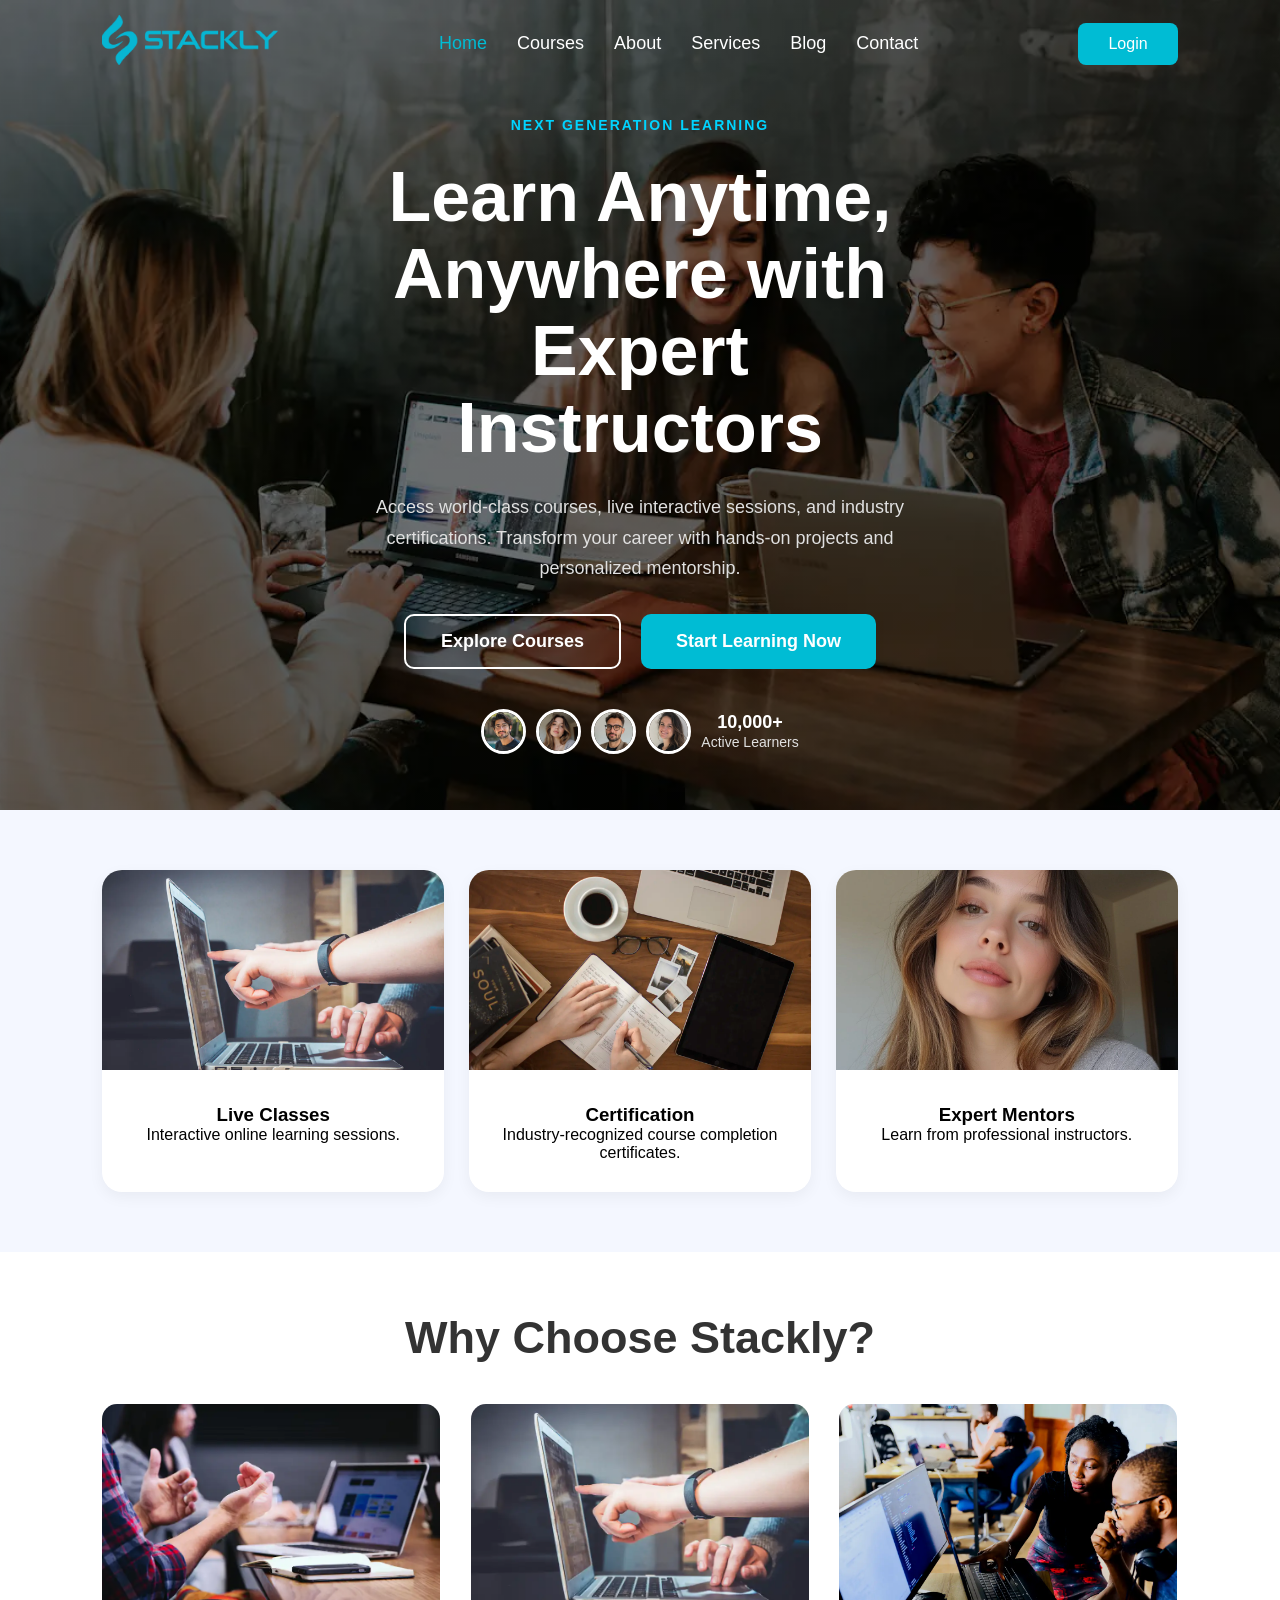
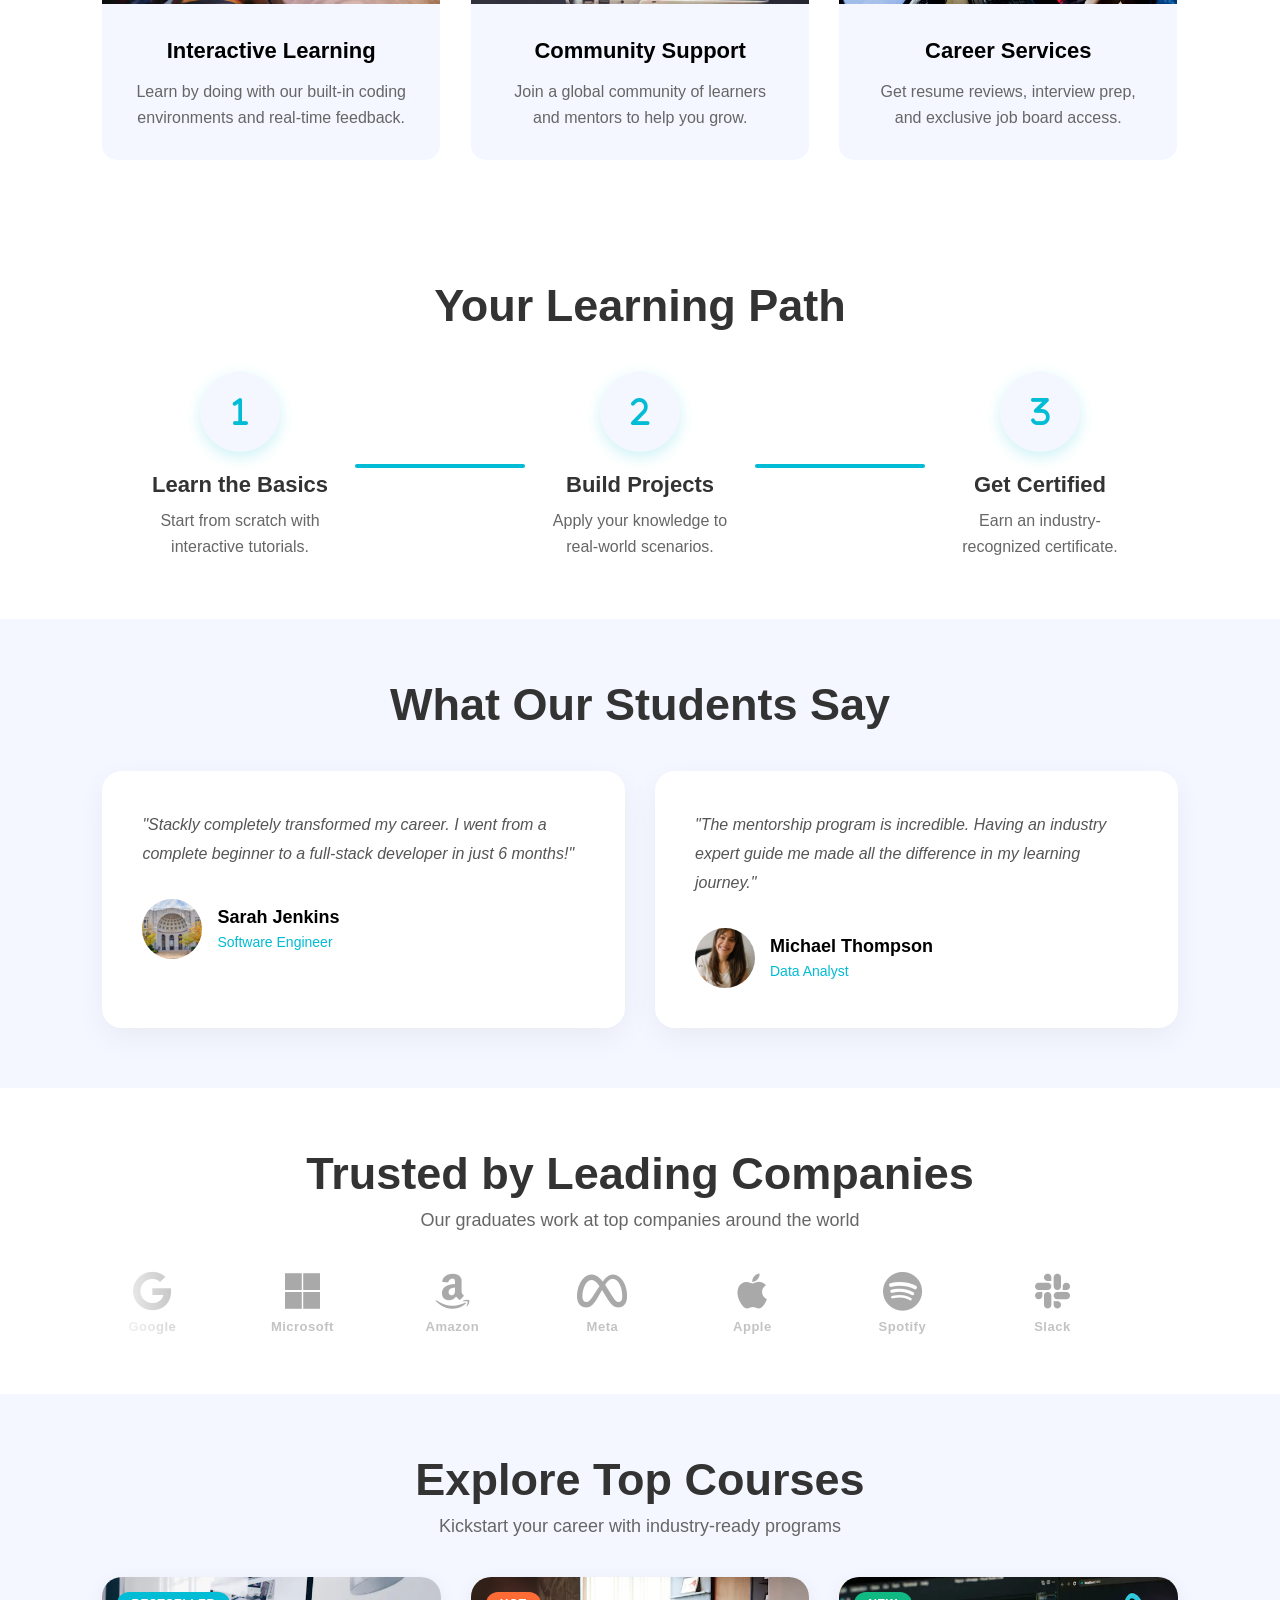
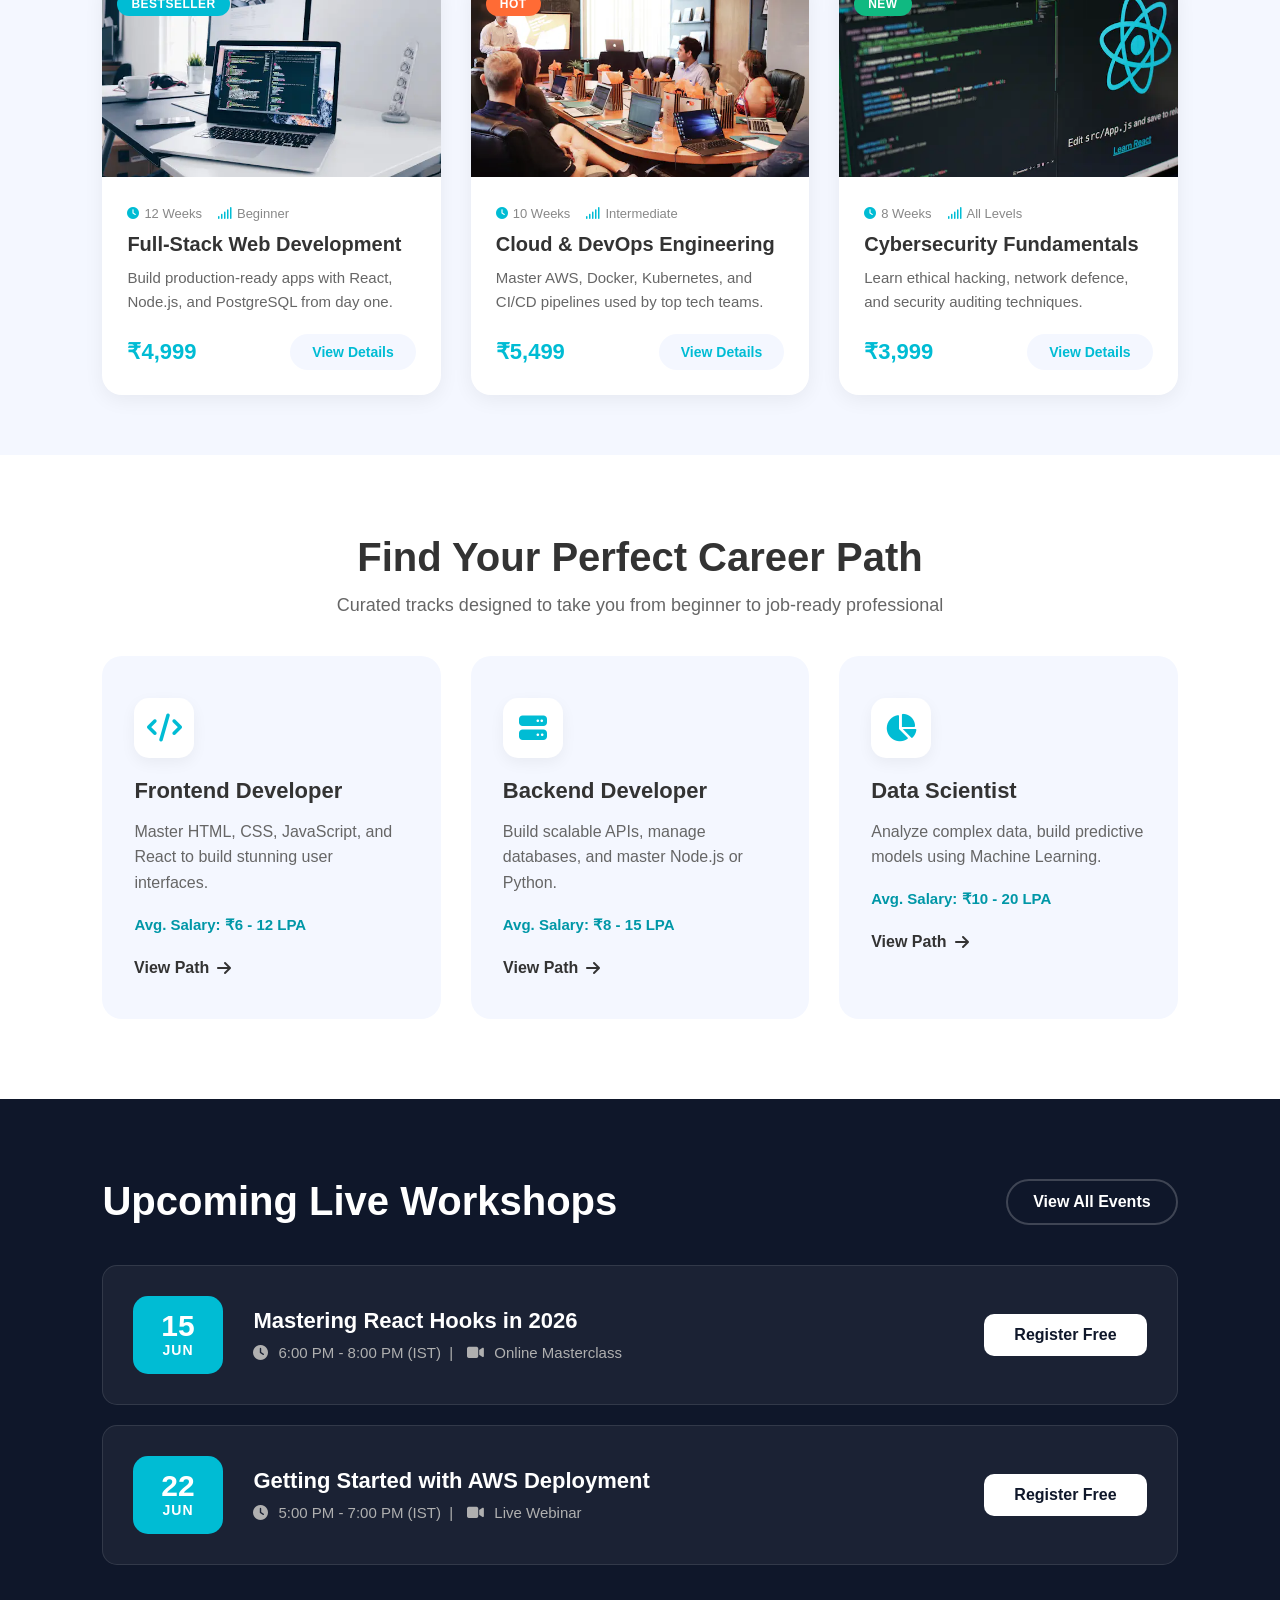
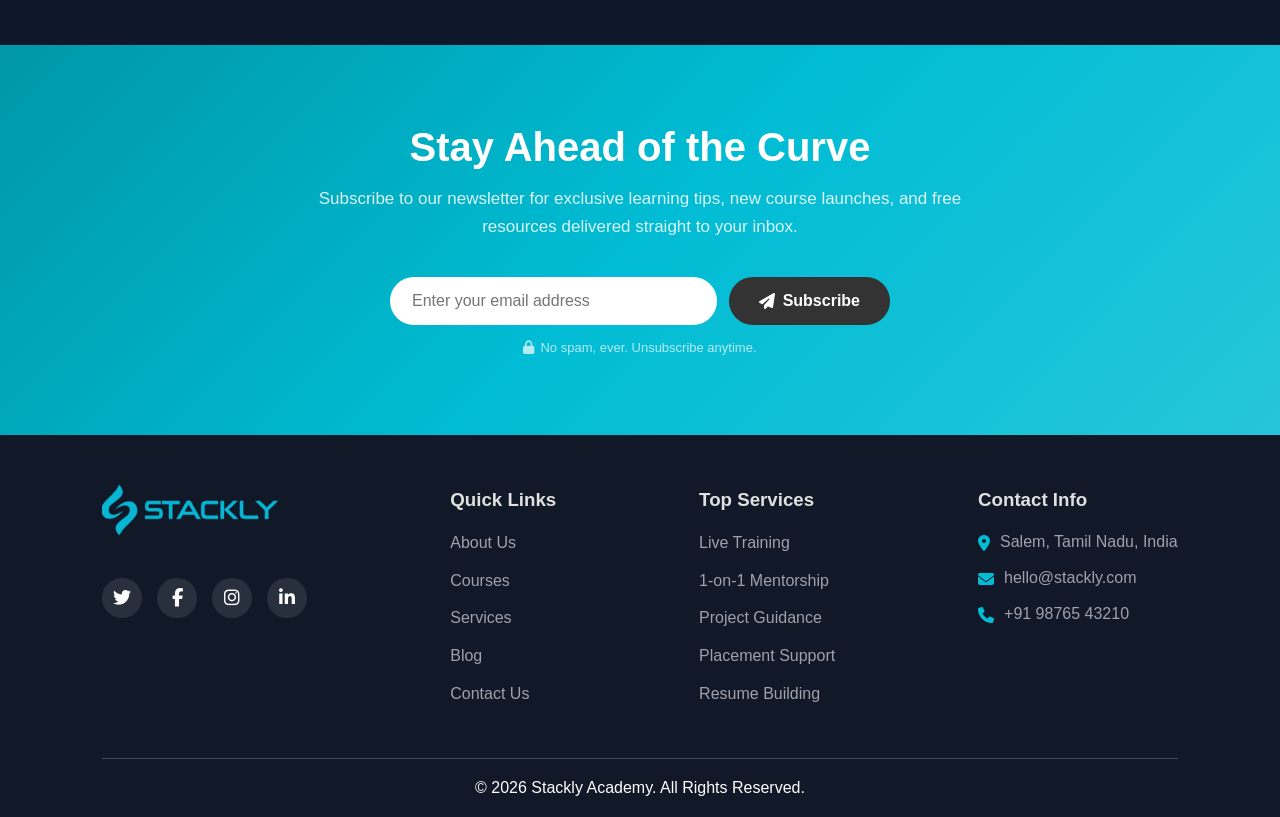
==== commit f1b38384: "Add files via upload" ====
--- a/index.html
+++ b/index.html
@@ -9,8 +9,7 @@
   <link rel="stylesheet" href="footer.css">
   <link rel="stylesheet" href="index.css">
 
-  <link rel="stylesheet"
-    href="https://cdnjs.cloudflare.com/ajax/libs/font-awesome/6.5.1/css/all.min.css"/>
+  <link rel="stylesheet" href="https://cdnjs.cloudflare.com/ajax/libs/font-awesome/6.5.1/css/all.min.css"/>
   <link href="https://unpkg.com/aos@2.3.1/dist/aos.css" rel="stylesheet">
 </head>
 <body>
@@ -68,7 +67,7 @@
     </div>
 
     <div class="feature-box" data-aos="fade-up" data-aos-delay="500">
-      <img src="assets/instructor-1.webp" alt="Expert Mentors" class="card-img">
+      <img src="assets/a2.webp" alt="Expert Mentors" class="card-img">
       <div class="card-content">
         <h3>Expert Mentors</h3>
         <p>Learn from professional instructors.</p>
@@ -236,6 +235,67 @@
         </div>
       </div>
 
+    </div>
+  </section>
+
+  <!-- Career Paths -->
+  <section class="career-paths">
+    <h2 data-aos="fade-up">Find Your Perfect Career Path</h2>
+    <p class="path-sub" data-aos="fade-up" data-aos-delay="100">Curated tracks designed to take you from beginner to job-ready professional</p>
+    <div class="career-grid">
+      <div class="career-card" data-aos="fade-up" data-aos-delay="100">
+        <div class="career-icon"><i class="fa-solid fa-code"></i></div>
+        <h3>Frontend Developer</h3>
+        <p>Master HTML, CSS, JavaScript, and React to build stunning user interfaces.</p>
+        <span class="avg-salary">Avg. Salary: ₹6 - 12 LPA</span>
+        <a href="courses.html" class="career-link">View Path <i class="fa-solid fa-arrow-right"></i></a>
+      </div>
+      <div class="career-card" data-aos="fade-up" data-aos-delay="200">
+        <div class="career-icon"><i class="fa-solid fa-server"></i></div>
+        <h3>Backend Developer</h3>
+        <p>Build scalable APIs, manage databases, and master Node.js or Python.</p>
+        <span class="avg-salary">Avg. Salary: ₹8 - 15 LPA</span>
+        <a href="courses.html" class="career-link">View Path <i class="fa-solid fa-arrow-right"></i></a>
+      </div>
+      <div class="career-card" data-aos="fade-up" data-aos-delay="300">
+        <div class="career-icon"><i class="fa-solid fa-chart-pie"></i></div>
+        <h3>Data Scientist</h3>
+        <p>Analyze complex data, build predictive models using Machine Learning.</p>
+        <span class="avg-salary">Avg. Salary: ₹10 - 20 LPA</span>
+        <a href="courses.html" class="career-link">View Path <i class="fa-solid fa-arrow-right"></i></a>
+      </div>
+    </div>
+  </section>
+
+  <!-- Upcoming Events -->
+  <section class="upcoming-events">
+    <div class="events-header">
+      <h2 data-aos="fade-right">Upcoming Live Workshops</h2>
+      <a href="404.html" class="view-all-btn" data-aos="fade-left">View All Events</a>
+    </div>
+    <div class="events-list">
+      <div class="event-item" data-aos="fade-up" data-aos-delay="100">
+        <div class="event-date">
+          <span class="day">15</span>
+          <span class="month">JUN</span>
+        </div>
+        <div class="event-details">
+          <h3>Mastering React Hooks in 2026</h3>
+          <p><i class="fa-solid fa-clock"></i> 6:00 PM - 8:00 PM (IST) &nbsp;|&nbsp; <i class="fa-solid fa-video"></i> Online Masterclass</p>
+        </div>
+        <a href="404.html" class="event-btn">Register Free</a>
+      </div>
+      <div class="event-item" data-aos="fade-up" data-aos-delay="200">
+        <div class="event-date">
+          <span class="day">22</span>
+          <span class="month">JUN</span>
+        </div>
+        <div class="event-details">
+          <h3>Getting Started with AWS Deployment</h3>
+          <p><i class="fa-solid fa-clock"></i> 5:00 PM - 7:00 PM (IST) &nbsp;|&nbsp; <i class="fa-solid fa-video"></i> Live Webinar</p>
+        </div>
+        <a href="404.html" class="event-btn">Register Free</a>
+      </div>
     </div>
   </section>
 
@@ -286,6 +346,14 @@
       .then(res => res.text())
       .then(data => {
         document.getElementById("footer").innerHTML = data;
+        let currentPath = window.location.pathname.split("/").pop();
+        if (currentPath === "" || currentPath === "/") currentPath = "index.html";
+        const quickLinks = document.querySelectorAll('.footer-col:nth-child(2) li a');
+        quickLinks.forEach(link => {
+          if (link.getAttribute('href') === currentPath) {
+            link.parentElement.style.display = 'none';
+          }
+        });
       });
   </script>
 
--- a/navbar.css
+++ b/navbar.css
@@ -3,6 +3,11 @@
   padding:0;
   box-sizing:border-box;
   font-family:Arial;
+}
+
+html,
+body{
+  overflow-x:hidden;
 }
 
 .navbar{
@@ -101,7 +106,6 @@
   
   .mobile-only {
     display: block;
-    margin-top: 10px;
   }
   
   .nav-links {
@@ -110,39 +114,61 @@
     left: 0;
     width: 100%;
     height: 100vh;
-    background: #000;
+    background: #111111;
     flex-direction: column;
     align-items: center;
-    justify-content: center;
-    padding: 0;
-    gap: 25px;
+    justify-content: flex-start;
+    padding-top: 50px;
+    gap: 8px;
     clip-path: none;
     transform: translateX(100%);
-    transition: transform 0.4s ease-in-out;
+    visibility: hidden;
+    transition: transform 0.4s ease-in-out, visibility 0.4s ease-in-out;
     z-index: 1000;
   }
 
+  .mobile-logo {
+    margin-bottom: 25px;
+  }
+  .mobile-logo img {
+    height: 40px;
+  }
+
   .nav-links a {
-    font-size: 18px;
-    padding: 10px 20px;
-    min-height: 44px;
+    justify-content: center;
+    text-transform: uppercase;
+    font-size: 14px;
+    font-weight: 600;
+    color: #888888;
+    padding: 10px 16px;
+    white-space: nowrap;
     display: flex;
     align-items: center;
   }
 
+  .nav-links a.mobile-login-btn {
+    background: #00BCD4 !important;
+    color: #ffffff !important;
+    border-radius: 8px;
+    margin-top: 15px;
+    padding: 12px 30px !important;
+  }
+
   .close-icon {
     position: absolute;
-    top: 25px;
-    right: 8%;
-    font-size: 35px;
-    color: white;
+    top: 20px;
+    right: 20px;
+    width: 40px;
+    height: 40px;
+    border-radius: 50%;
+    background: rgba(255,255,255,0.1);
+    color: #ffffff;
     cursor: pointer;
     transition: transform 0.3s ease;
-    min-width: 44px;
-    min-height: 44px;
-    display: flex;
+    display: flex !important;
     align-items: center;
     justify-content: center;
+    font-size: 20px;
   }
   
   .close-icon:hover {
@@ -151,6 +177,7 @@
 
   .nav-links.active-menu {
     transform: translateX(0);
+    visibility: visible;
     clip-path: none;
   }
 
--- a/index.css
+++ b/index.css
@@ -302,14 +302,14 @@
   align-items: center;
   margin: 0 auto 20px;
   font-size: 30px;
-  color: #3b45ff;
+  color: #00BCD4;
   transition: all 0.3s ease;
-  box-shadow: 0 5px 15px rgba(59, 69, 255, 0.2);
+  box-shadow: 0 5px 15px rgba(0, 188, 212, 0.2);
 }
 
 .path-step:hover .path-icon {
   transform: scale(1.1) rotate(10deg);
-  background: #3b45ff;
+  background: #00BCD4;
   color: white;
 }
 
@@ -550,7 +550,7 @@
 }
 
 .preview-badge.new {
-  background: #7c3aed;
+  background: #10B981;
 }
 
 .preview-body {
@@ -741,7 +741,185 @@
   }
 }
 
-@media (max-width: 480px) {
+/* ========== Career Paths ========== */
+.career-paths {
+  padding: 80px 8%;
+  background: white;
+  text-align: center;
+}
+.career-paths h2 {
+  font-size: 40px;
+  color: #333;
+  margin-bottom: 15px;
+}
+.path-sub {
+  font-size: 18px;
+  color: #666;
+  margin-bottom: 40px;
+}
+.career-grid {
+  display: grid;
+  grid-template-columns: repeat(auto-fit, minmax(300px, 1fr));
+  gap: 30px;
+}
+.career-card {
+  background: #f4f7ff;
+  padding: 40px 30px;
+  border-radius: 20px;
+  text-align: left;
+  transition: all 0.3s ease;
+  border: 2px solid transparent;
+}
+.career-card:hover {
+  transform: translateY(-10px);
+  border-color: #00BCD4;
+  box-shadow: 0 15px 30px rgba(0,0,0,0.05);
+}
+.career-icon {
+  width: 60px;
+  height: 60px;
+  background: white;
+  border-radius: 15px;
+  display: flex;
+  justify-content: center;
+  align-items: center;
+  font-size: 28px;
+  color: #00BCD4;
+  margin-bottom: 20px;
+  box-shadow: 0 5px 15px rgba(0,0,0,0.05);
+}
+.career-card h3 {
+  font-size: 22px;
+  margin-bottom: 15px;
+  color: #333;
+}
+.career-card p {
+  color: #666;
+  line-height: 1.6;
+  margin-bottom: 20px;
+}
+.avg-salary {
+  display: block;
+  font-weight: 600;
+  color: #0097A7;
+  margin-bottom: 25px;
+  font-size: 15px;
+}
+.career-link {
+  color: #333;
+  text-decoration: none;
+  font-weight: 600;
+  display: flex;
+  align-items: center;
+  gap: 8px;
+  transition: 0.3s;
+}
+.career-link:hover {
+  color: #00BCD4;
+  gap: 12px;
+}
+
+/* ========== Upcoming Events ========== */
+.upcoming-events {
+  padding: 80px 8%;
+  background: #0f172a;
+}
+.events-header {
+  display: flex;
+  justify-content: space-between;
+  align-items: center;
+  margin-bottom: 40px;
+  flex-wrap: wrap;
+  gap: 20px;
+}
+.events-header h2 {
+  font-size: 40px;
+  color: white;
+}
+.view-all-btn {
+  padding: 12px 25px;
+  border: 2px solid rgba(255,255,255,0.2);
+  color: white;
+  border-radius: 30px;
+  text-decoration: none;
+  font-weight: 600;
+  transition: all 0.3s ease;
+}
+.view-all-btn:hover {
+  background: white;
+  color: #0f172a;
+}
+.events-list {
+  display: flex;
+  flex-direction: column;
+  gap: 20px;
+}
+.event-item {
+  background: rgba(255,255,255,0.05);
+  border: 1px solid rgba(255,255,255,0.1);
+  padding: 30px;
+  border-radius: 15px;
+  display: flex;
+  align-items: center;
+  gap: 30px;
+  transition: all 0.3s ease;
+  flex-wrap: wrap;
+}
+.event-item:hover {
+  background: rgba(255,255,255,0.1);
+  transform: translateX(10px);
+}
+.event-date {
+  background: #00BCD4;
+  color: white;
+  padding: 15px 25px;
+  border-radius: 15px;
+  text-align: center;
+  min-width: 90px;
+}
+.event-date .day {
+  display: block;
+  font-size: 30px;
+  font-weight: bold;
+  line-height: 1;
+}
+.event-date .month {
+  font-size: 14px;
+  font-weight: 600;
+  letter-spacing: 1px;
+}
+.event-details {
+  flex: 1;
+  min-width: 250px;
+}
+.event-details h3 {
+  color: white;
+  font-size: 22px;
+  margin-bottom: 10px;
+}
+.event-details p {
+  color: #b0b0b0;
+  font-size: 15px;
+  display: flex;
+  align-items: center;
+  flex-wrap: wrap;
+  gap: 10px;
+}
+.event-btn {
+  padding: 12px 30px;
+  background: white;
+  color: #0f172a;
+  text-decoration: none;
+  font-weight: 600;
+  border-radius: 10px;
+  transition: 0.3s;
+}
+.event-btn:hover {
+  background: #00BCD4;
+  color: white;
+}
+
+@media (max-width: 768px) {
   .hero-content h1 {
     font-size: 28px;
   }
@@ -751,4 +929,19 @@
   .students h3 {
     font-size: 16px;
   }
+  .career-paths, .upcoming-events {
+    padding: 50px 5%;
+  }
+  .career-paths h2, .events-header h2 {
+    font-size: 30px;
+  }
+  .event-item {
+    flex-direction: column;
+    align-items: flex-start;
+    gap: 20px;
+  }
+  .event-btn {
+    width: 100%;
+    text-align: center;
+  }
 }
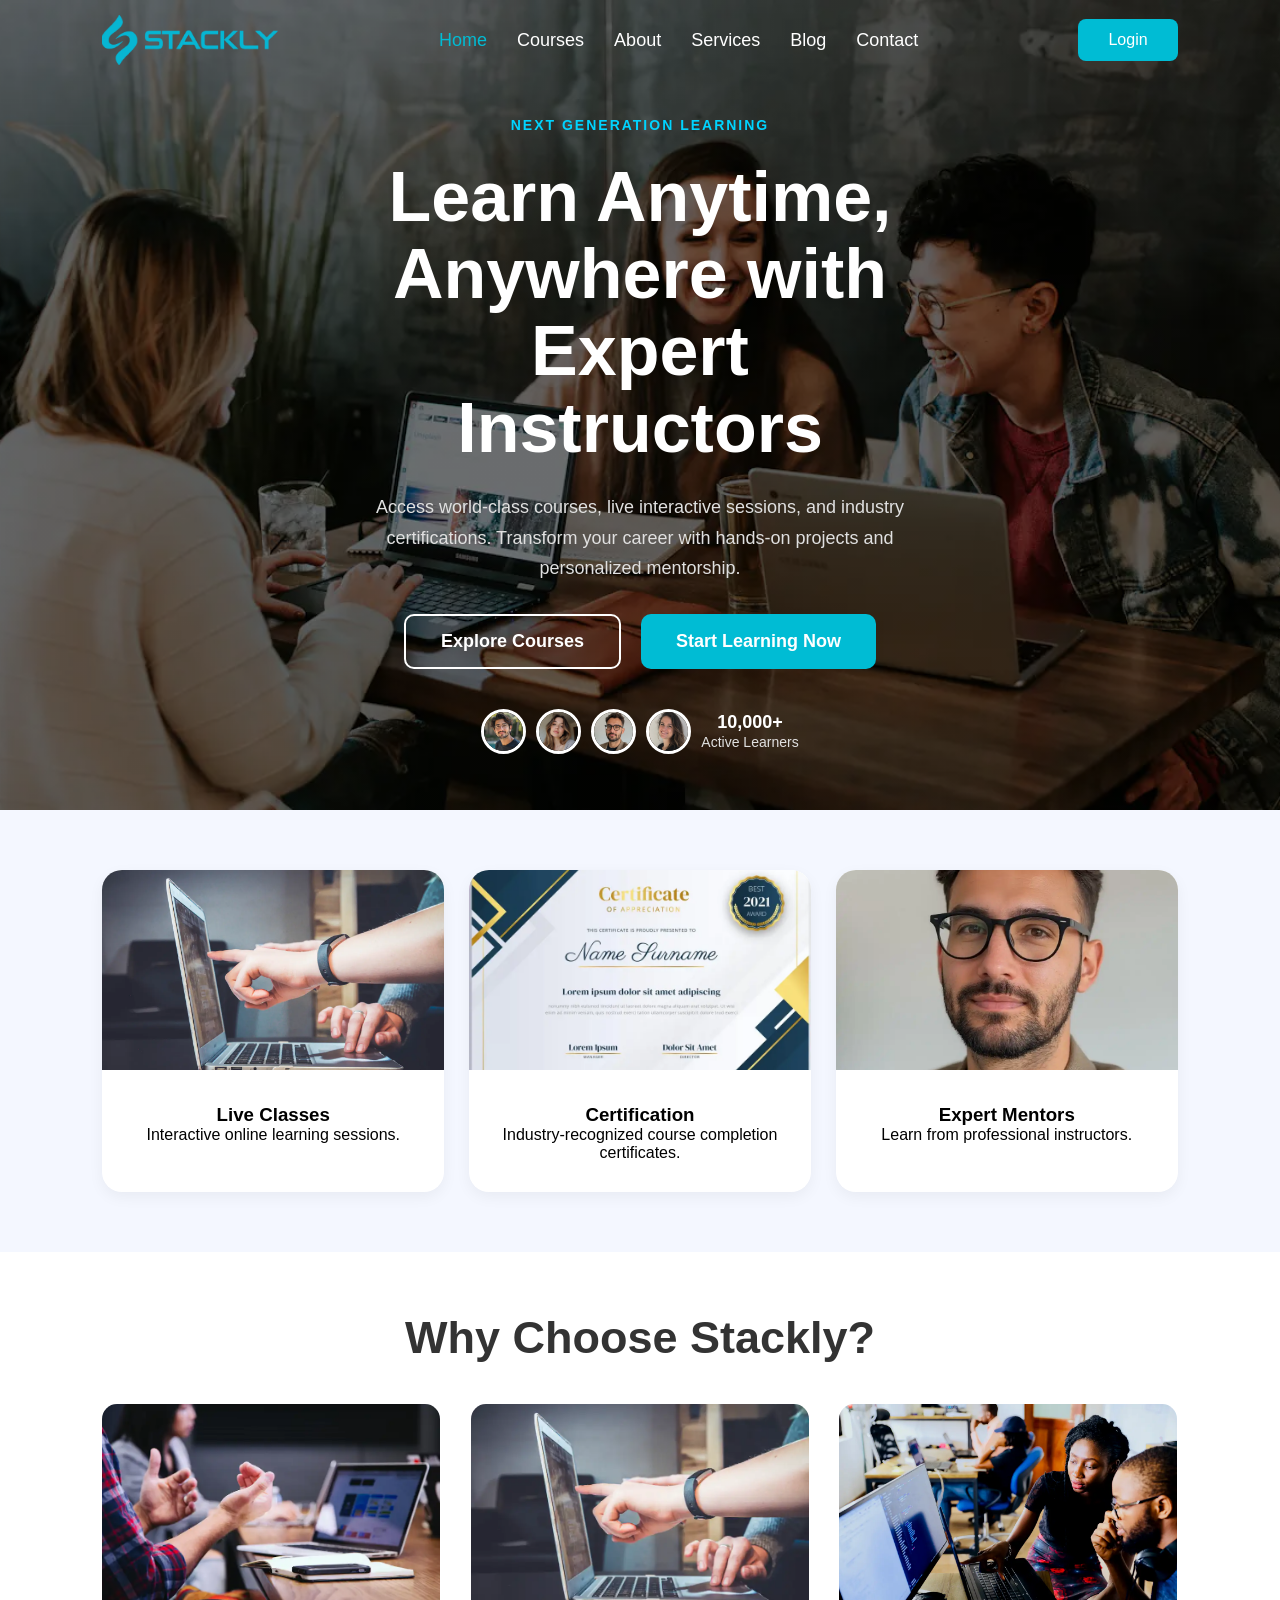
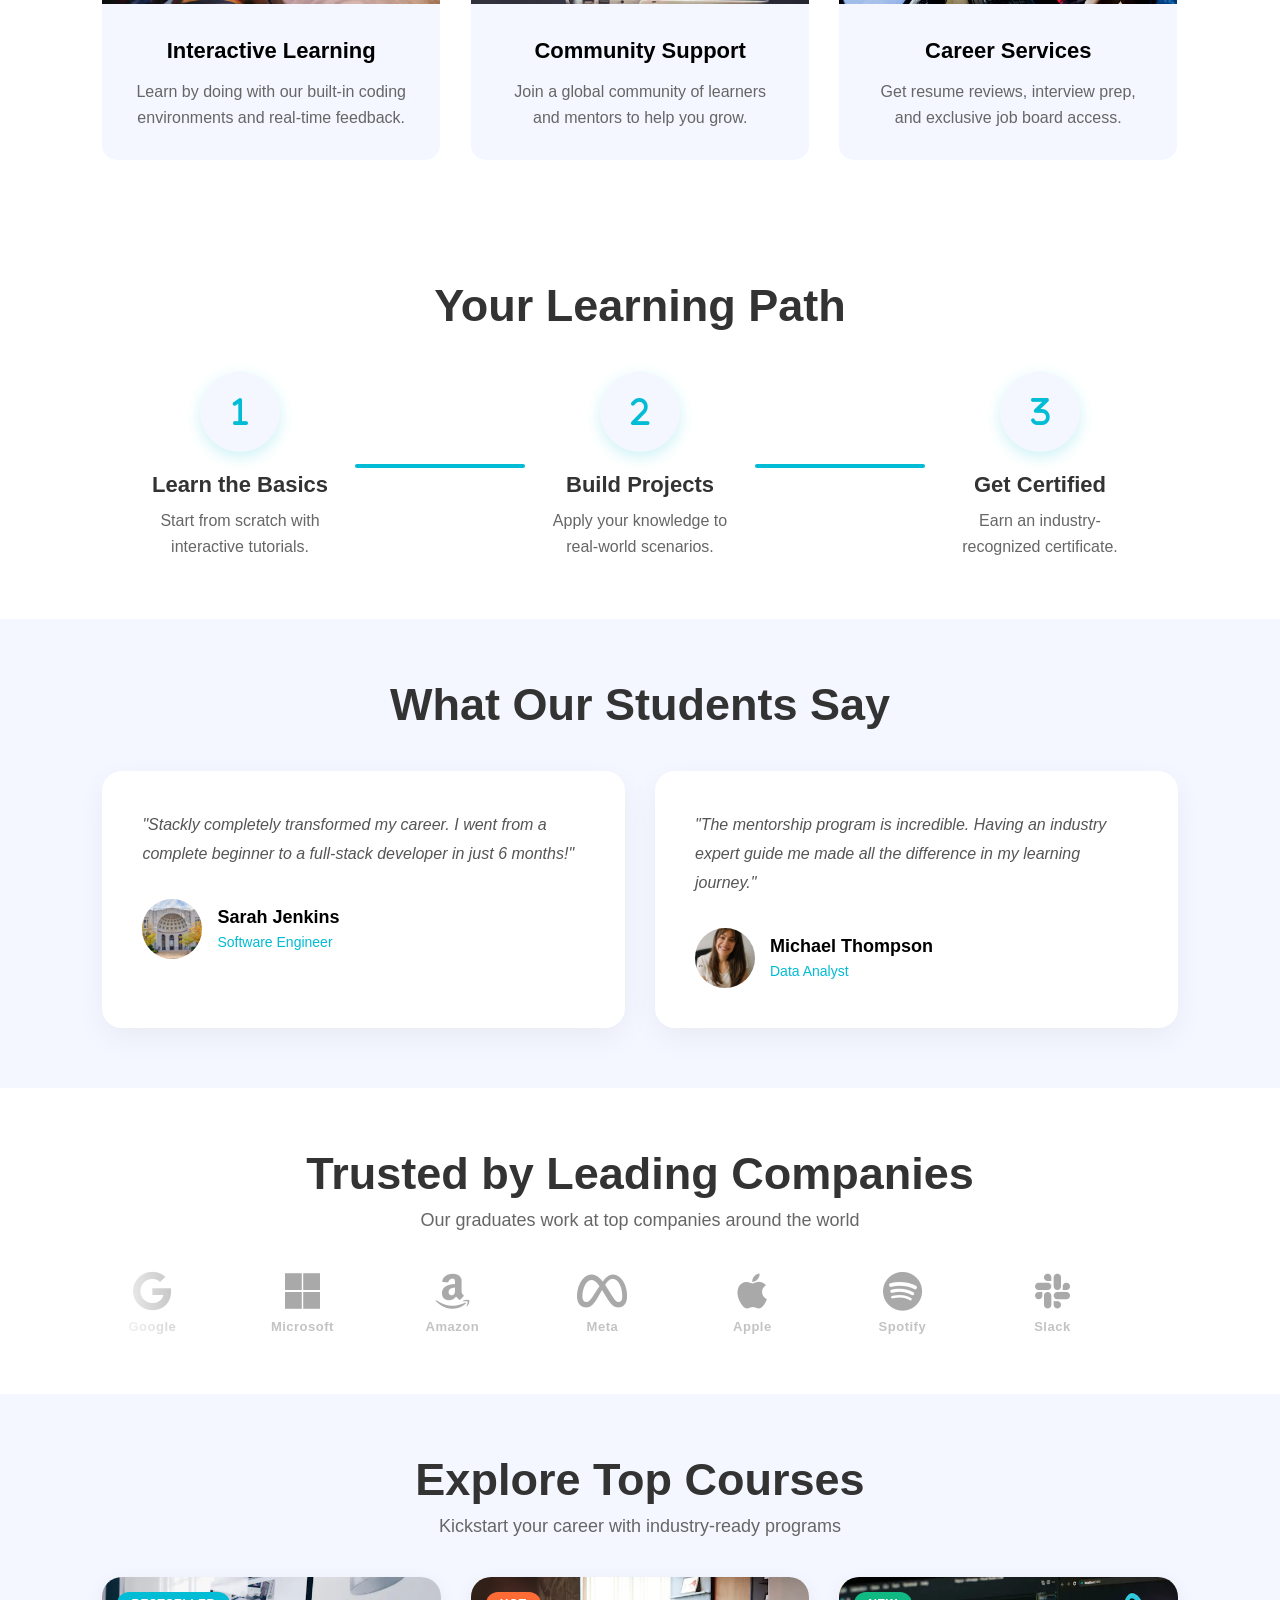
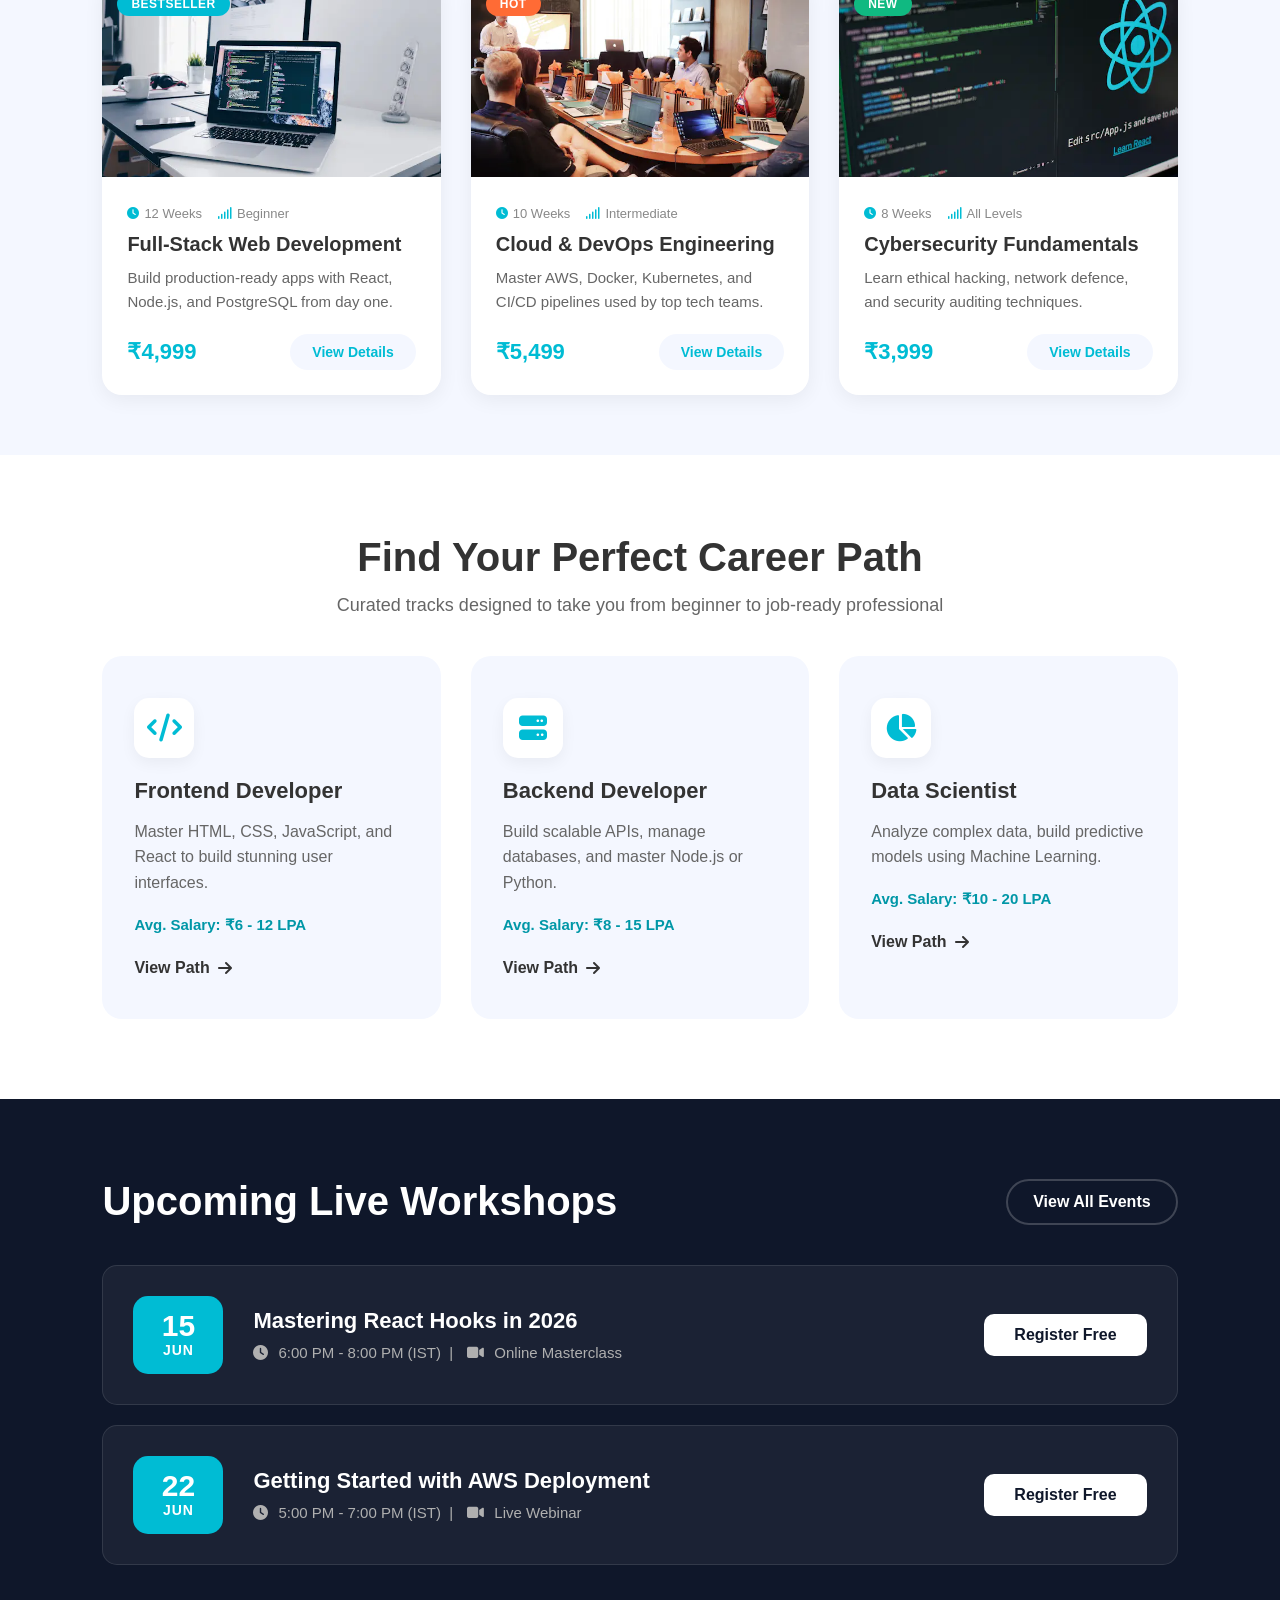
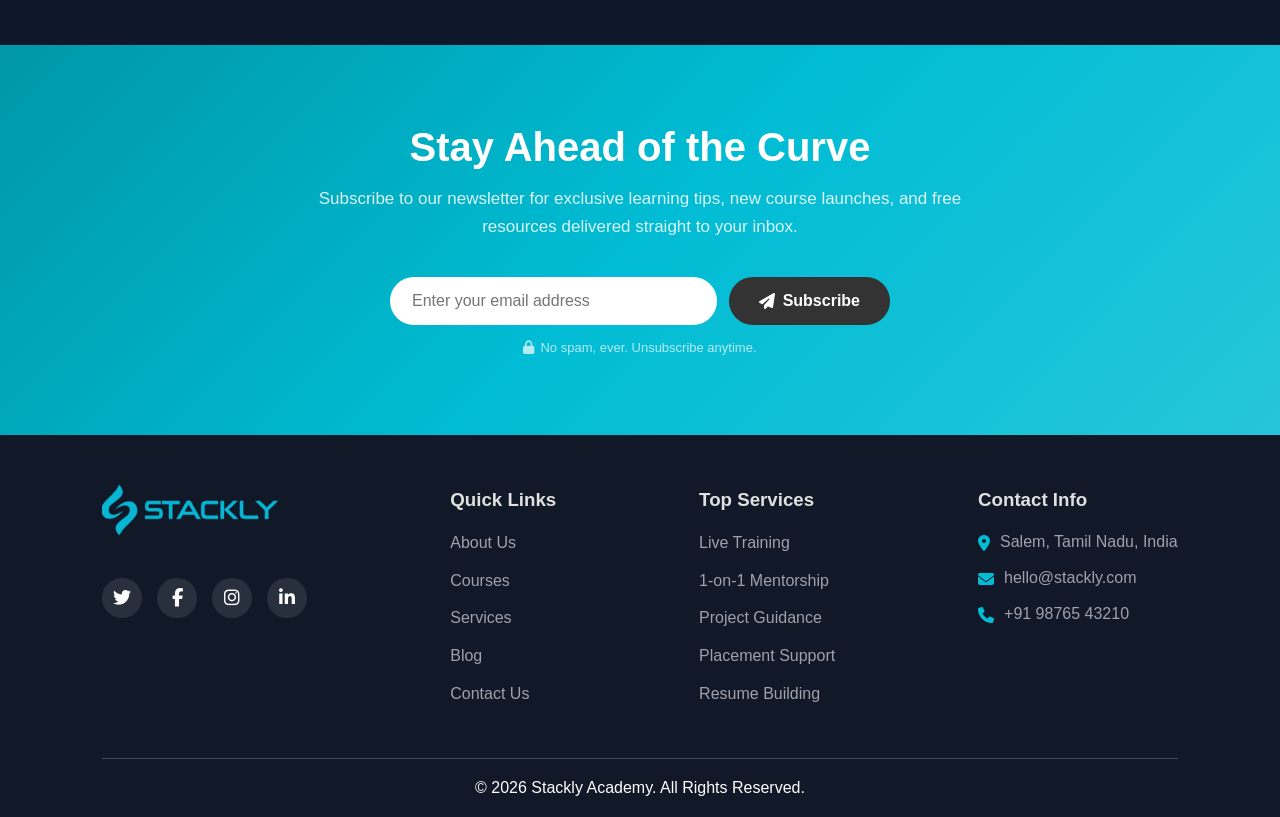
==== commit 85ed3c5b: "Add files via upload" ====
--- a/index.html
+++ b/index.html
@@ -59,7 +59,7 @@
     </div>
 
     <div class="feature-box" data-aos="fade-up" data-aos-delay="300">
-      <img src="assets/hero-3.webp" alt="Certification" class="card-img">
+      <img src="assets/l1.webp" alt="Certification" class="card-img">
       <div class="card-content">
         <h3>Certification</h3>
         <p>Industry-recognized course completion certificates.</p>
@@ -67,7 +67,7 @@
     </div>
 
     <div class="feature-box" data-aos="fade-up" data-aos-delay="500">
-      <img src="assets/a2.webp" alt="Expert Mentors" class="card-img">
+      <img src="assets/a3.webp" alt="Expert Mentors" class="card-img">
       <div class="card-content">
         <h3>Expert Mentors</h3>
         <p>Learn from professional instructors.</p>
--- a/navbar.css
+++ b/navbar.css
@@ -27,6 +27,9 @@
   font-size:30px;
   font-weight:bold;
   color:#00BCD4;
+  text-decoration:none;
+  display:flex;
+  align-items:center;
 }
 
 .logo-img{
